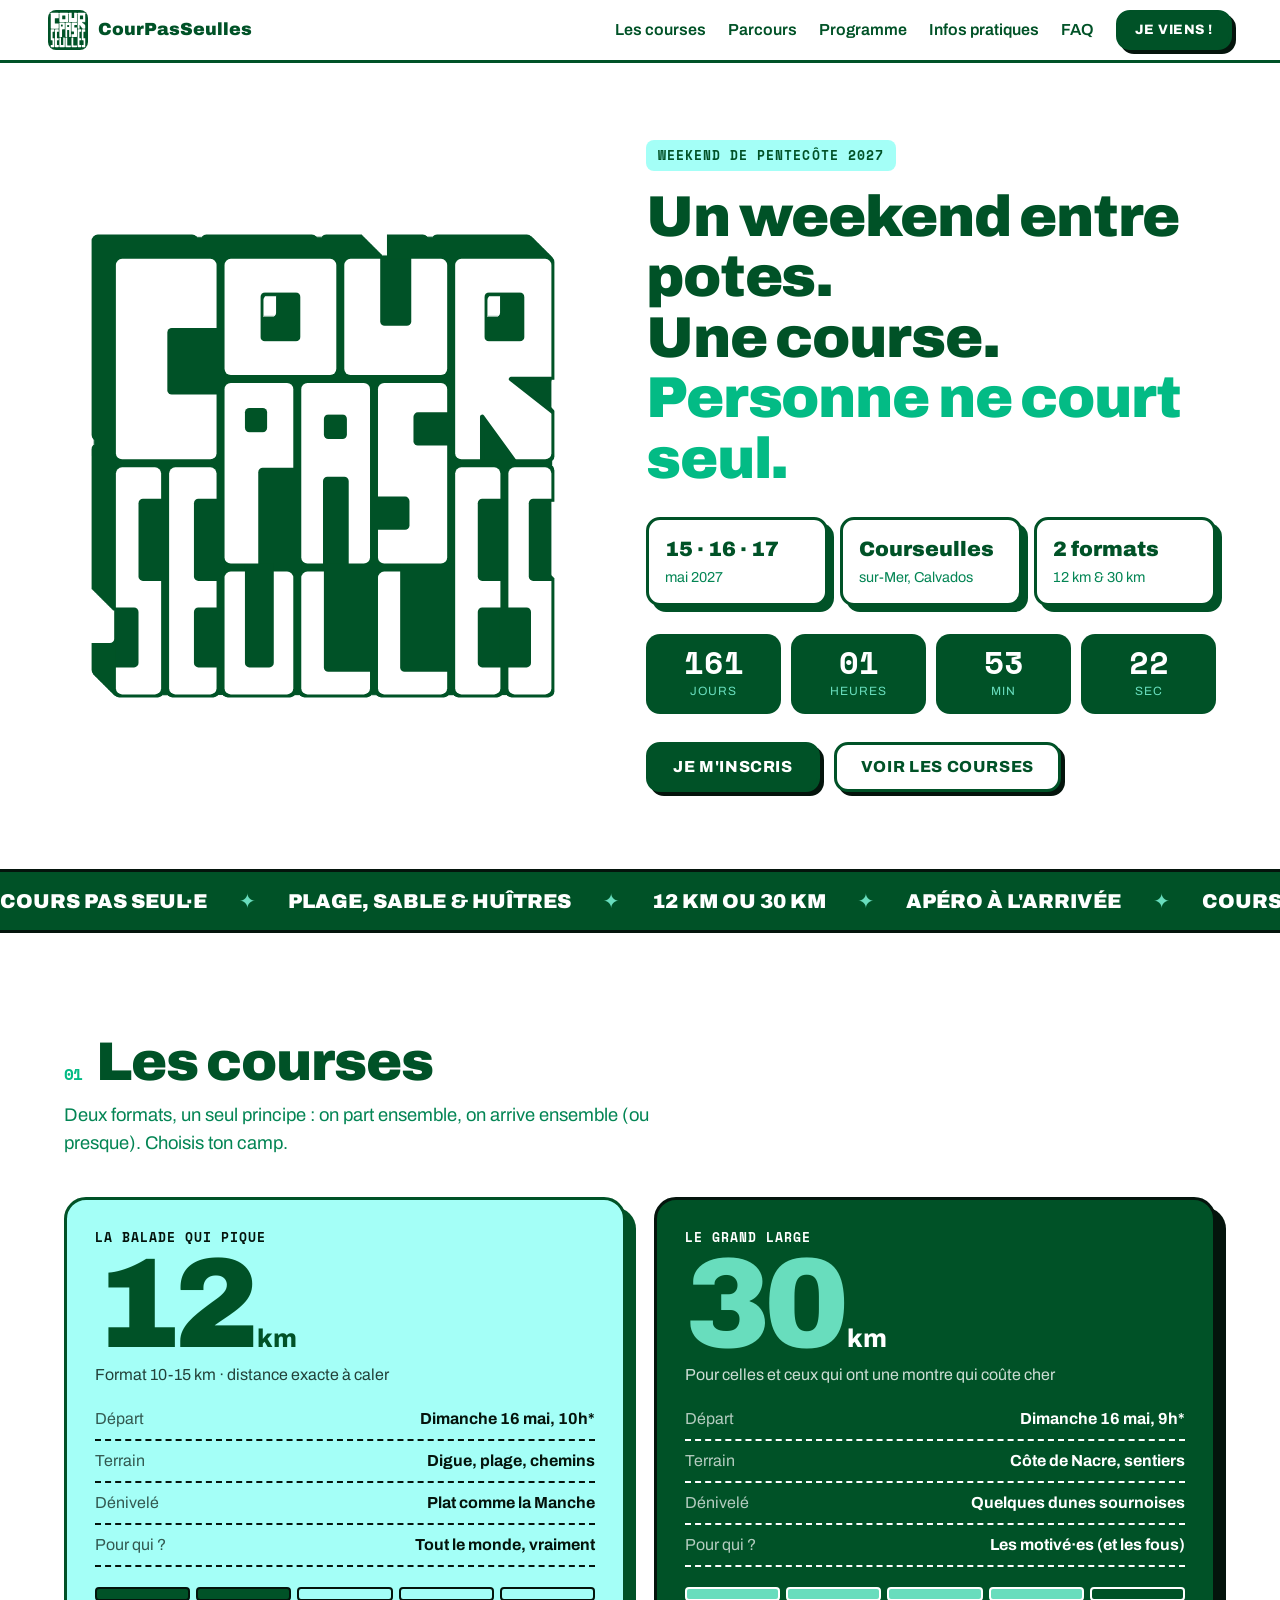
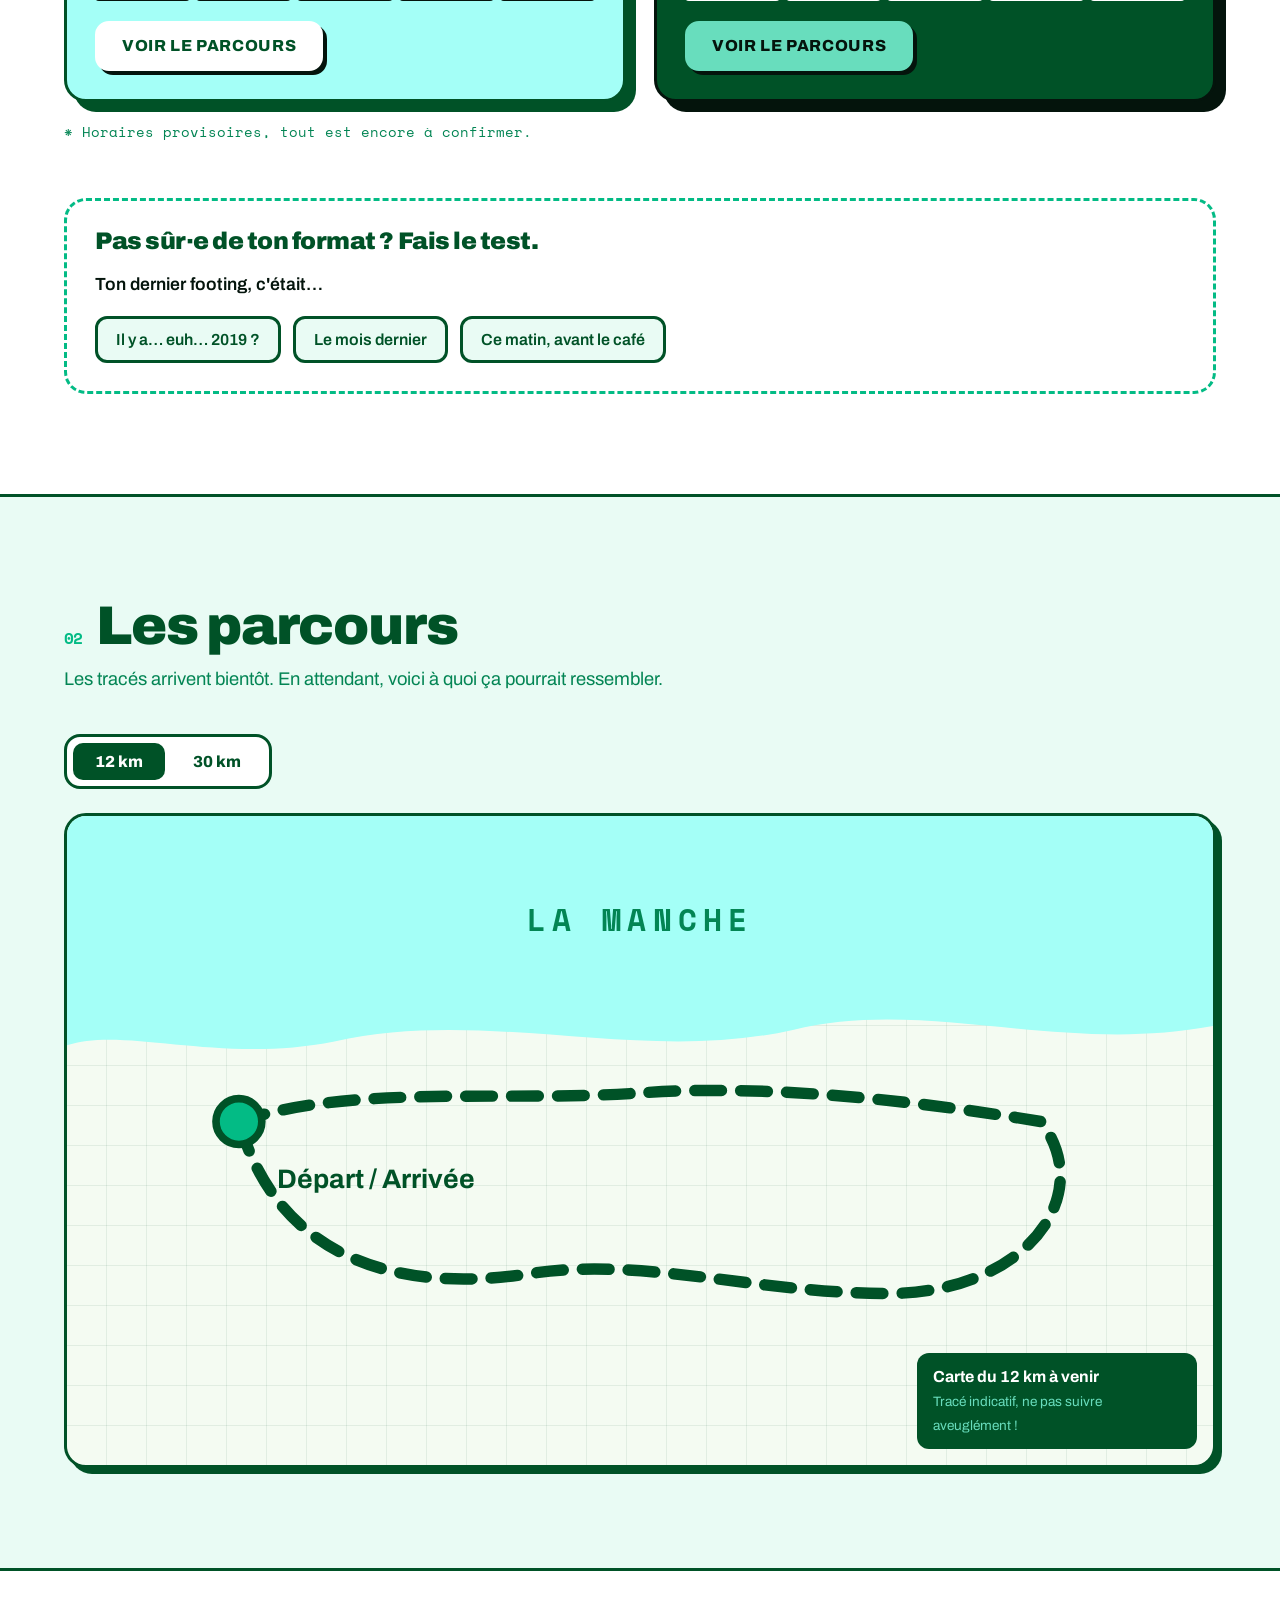
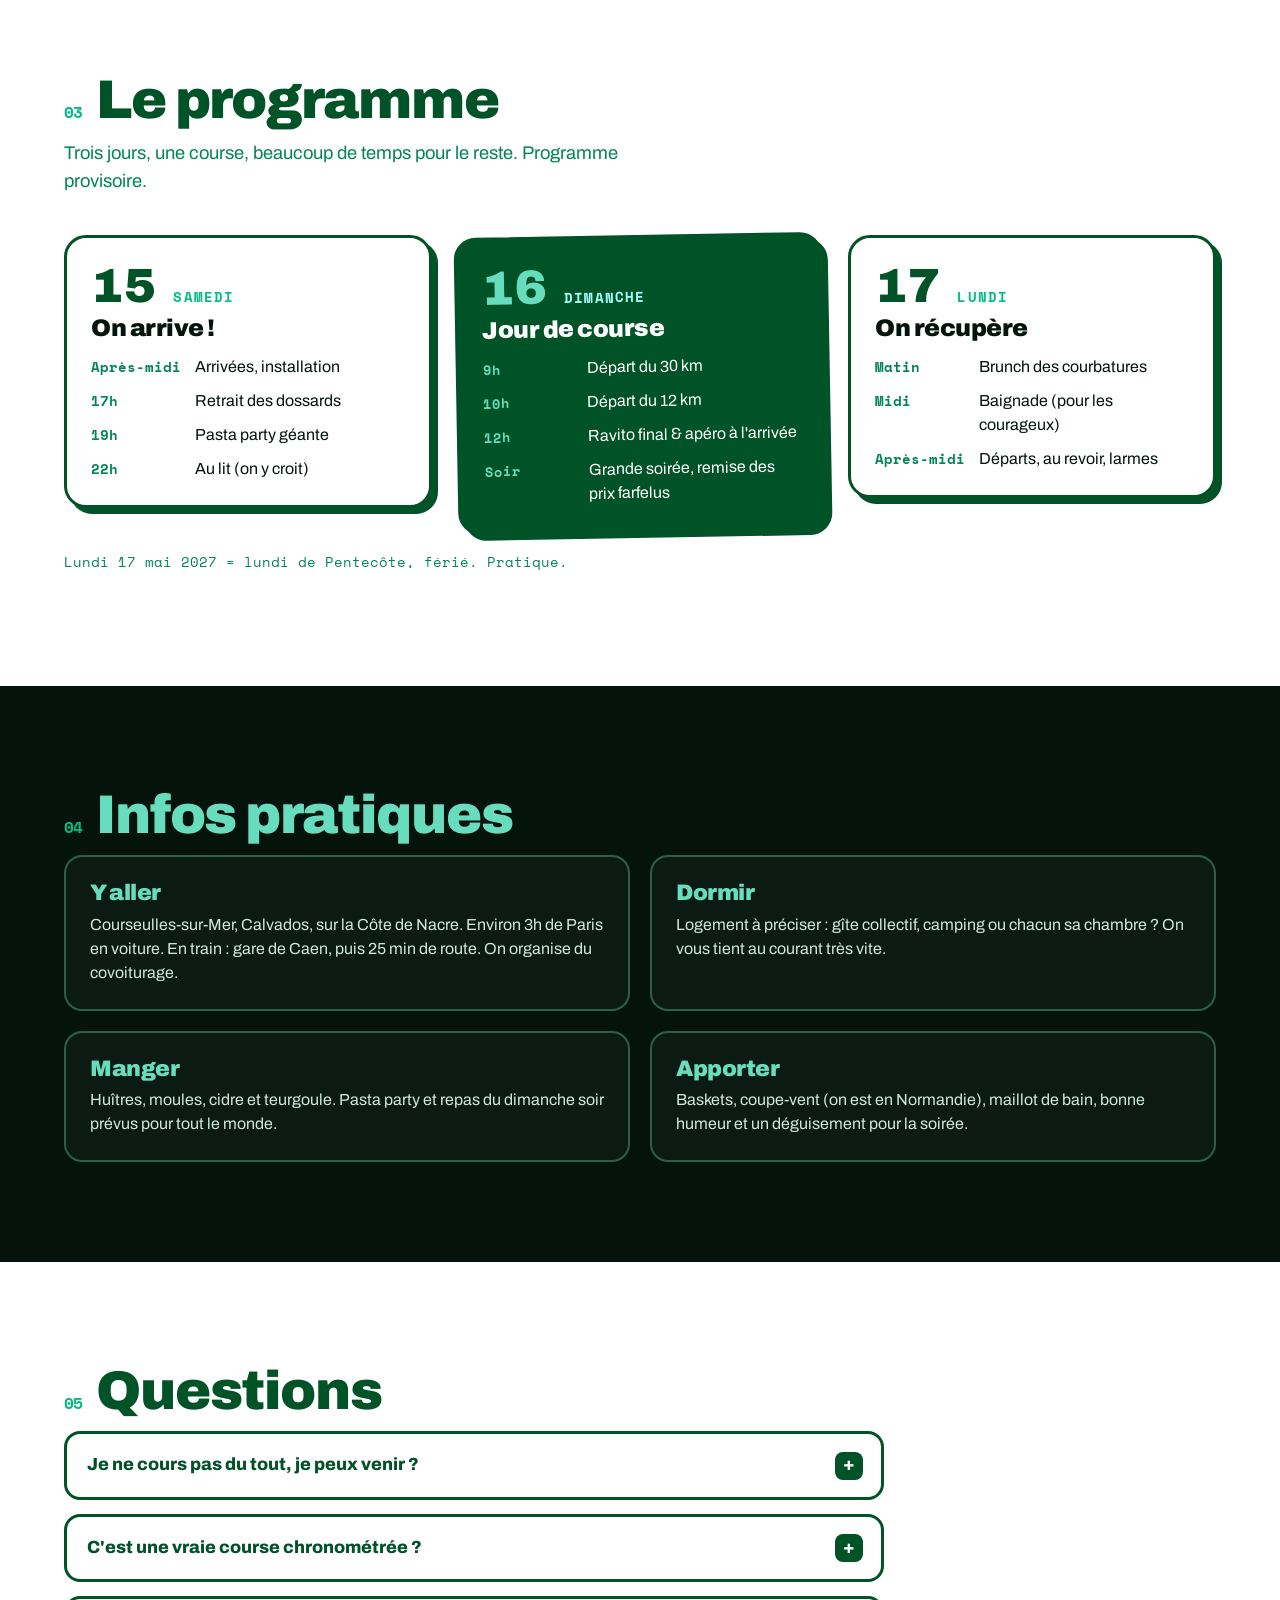
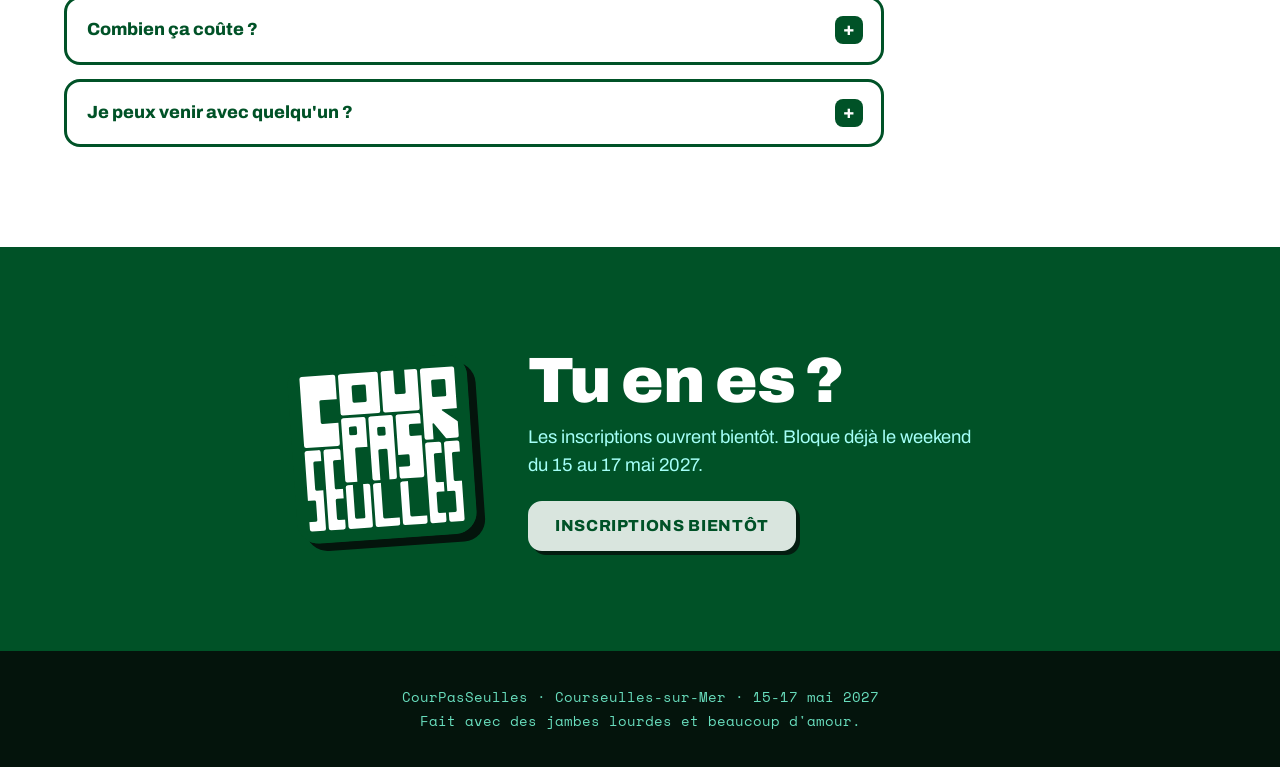
==== index.html @ 1ceb965e "Première version du site du weekend CourPasSeulles Site statique (HTML/CSS/JS) avec les logos et la " ====
<!doctype html>
<html lang="fr">
<head>
  <meta charset="utf-8">
  <meta name="viewport" content="width=device-width, initial-scale=1">
  <title>CourPasSeulles · 15-16-17 mai 2027 · Courseulles-sur-Mer</title>
  <meta name="description" content="Un weekend entre potes et une course à Courseulles-sur-Mer, les 15, 16 et 17 mai 2027. Deux formats : 12 km et 30 km.">
  <meta name="theme-color" content="#005227">
  <link rel="icon" type="image/svg+xml" href="assets/courpasseulles-logo-fond-vert.svg">
  <link rel="preconnect" href="https://fonts.googleapis.com">
  <link rel="preconnect" href="https://fonts.gstatic.com" crossorigin>
  <link href="https://fonts.googleapis.com/css2?family=Archivo:wght@400;600;800;900&family=Space+Mono:wght@400;700&display=swap" rel="stylesheet">
  <link rel="stylesheet" href="styles.css">
</head>
<body>

<header class="topbar">
  <a class="topbar__brand" href="#top" aria-label="Retour en haut">
    <img src="assets/courpasseulles-logo-fond-vert.svg" alt="" width="40" height="40">
    <span>CourPasSeulles</span>
  </a>
  <button class="topbar__burger" aria-expanded="false" aria-controls="nav" aria-label="Menu">
    <span></span><span></span><span></span>
  </button>
  <nav id="nav" class="topbar__nav">
    <a href="#courses">Les courses</a>
    <a href="#parcours">Parcours</a>
    <a href="#programme">Programme</a>
    <a href="#infos">Infos pratiques</a>
    <a href="#faq">FAQ</a>
    <a class="btn btn--small" href="#inscription">Je viens !</a>
  </nav>
</header>

<main id="top">

  <!-- HERO -->
  <section class="hero">
    <div class="hero__logo">
      <img src="assets/courpasseulles-logo.svg" alt="CourPasSeulles" width="520" height="520">
    </div>
    <div class="hero__text">
      <p class="tag">Weekend de Pentecôte 2027</p>
      <h1>Un weekend entre potes.<br>Une course.<br><em>Personne ne court seul.</em></h1>
      <ul class="hero__facts">
        <li><b>15 · 16 · 17</b><span>mai 2027</span></li>
        <li><b>Courseulles</b><span>sur-Mer, Calvados</span></li>
        <li><b>2 formats</b><span>12 km &amp; 30 km</span></li>
      </ul>
      <div class="countdown" aria-live="polite">
        <div><b data-cd="d">--</b><span>jours</span></div>
        <div><b data-cd="h">--</b><span>heures</span></div>
        <div><b data-cd="m">--</b><span>min</span></div>
        <div><b data-cd="s">--</b><span>sec</span></div>
      </div>
      <div class="hero__cta">
        <a class="btn" href="#inscription">Je m'inscris</a>
        <a class="btn btn--ghost" href="#courses">Voir les courses</a>
      </div>
    </div>
  </section>

  <div class="marquee" aria-hidden="true">
    <div class="marquee__track">
      <span>Cours pas seul·e</span><span>✦</span><span>Plage, sable &amp; huîtres</span><span>✦</span>
      <span>12 km ou 30 km</span><span>✦</span><span>Apéro à l'arrivée</span><span>✦</span>
      <span>Cours pas seul·e</span><span>✦</span><span>Plage, sable &amp; huîtres</span><span>✦</span>
      <span>12 km ou 30 km</span><span>✦</span><span>Apéro à l'arrivée</span><span>✦</span>
    </div>
  </div>

  <!-- COURSES -->
  <section id="courses" class="section">
    <h2 class="section__title"><span>01</span> Les courses</h2>
    <p class="section__lead">Deux formats, un seul principe : on part ensemble, on arrive ensemble (ou presque). Choisis ton camp.</p>

    <div class="races">
      <article class="race race--short">
        <header>
          <p class="race__badge">La Balade qui pique</p>
          <p class="race__dist"><b>12</b> km</p>
          <p class="race__sub">Format 10-15 km · distance exacte à caler</p>
        </header>
        <ul class="race__stats">
          <li><span>Départ</span><b>Dimanche 16 mai, 10h*</b></li>
          <li><span>Terrain</span><b>Digue, plage, chemins</b></li>
          <li><span>Dénivelé</span><b>Plat comme la Manche</b></li>
          <li><span>Pour qui ?</span><b>Tout le monde, vraiment</b></li>
        </ul>
        <div class="meter" aria-label="Difficulté 2 sur 5"><i class="on"></i><i class="on"></i><i></i><i></i><i></i></div>
        <a class="btn btn--light" href="#parcours" data-route="short">Voir le parcours</a>
      </article>

      <article class="race race--long">
        <header>
          <p class="race__badge">Le Grand Large</p>
          <p class="race__dist"><b>30</b> km</p>
          <p class="race__sub">Pour celles et ceux qui ont une montre qui coûte cher</p>
        </header>
        <ul class="race__stats">
          <li><span>Départ</span><b>Dimanche 16 mai, 9h*</b></li>
          <li><span>Terrain</span><b>Côte de Nacre, sentiers</b></li>
          <li><span>Dénivelé</span><b>Quelques dunes sournoises</b></li>
          <li><span>Pour qui ?</span><b>Les motivé·es (et les fous)</b></li>
        </ul>
        <div class="meter" aria-label="Difficulté 4 sur 5"><i class="on"></i><i class="on"></i><i class="on"></i><i class="on"></i><i></i></div>
        <a class="btn" href="#parcours" data-route="long">Voir le parcours</a>
      </article>
    </div>
    <p class="note">* Horaires provisoires, tout est encore à confirmer.</p>

    <!-- Mini quiz -->
    <div class="quiz" id="quiz">
      <h3>Pas sûr·e de ton format ? Fais le test.</h3>
      <div class="quiz__q" data-step="0">
        <p>Ton dernier footing, c'était…</p>
        <div class="quiz__a">
          <button data-score="0">Il y a… euh… 2019 ?</button>
          <button data-score="1">Le mois dernier</button>
          <button data-score="2">Ce matin, avant le café</button>
        </div>
      </div>
      <div class="quiz__q" data-step="1" hidden>
        <p>Après la course, tu veux surtout…</p>
        <div class="quiz__a">
          <button data-score="0">Un plateau d'huîtres</button>
          <button data-score="1">Une bière fraîche</button>
          <button data-score="2">Battre mon record sur Strava</button>
        </div>
      </div>
      <div class="quiz__q" data-step="2" hidden>
        <p>Le vent de face sur la digue, ça te…</p>
        <div class="quiz__a">
          <button data-score="0">Fait rentrer à l'hôtel</button>
          <button data-score="1">Rafraîchit</button>
          <button data-score="2">Motive</button>
        </div>
      </div>
      <div class="quiz__result" hidden>
        <p class="quiz__verdict"></p>
        <button class="btn btn--small btn--ghost quiz__reset">Recommencer</button>
      </div>
    </div>
  </section>

  <!-- PARCOURS -->
  <section id="parcours" class="section section--mint">
    <h2 class="section__title"><span>02</span> Les parcours</h2>
    <p class="section__lead">Les tracés arrivent bientôt. En attendant, voici à quoi ça pourrait ressembler.</p>

    <div class="tabs" role="tablist">
      <button role="tab" aria-selected="true" data-tab="short">12 km</button>
      <button role="tab" aria-selected="false" data-tab="long">30 km</button>
    </div>

    <div class="maps">
      <figure class="map" data-panel="short">
        <!-- EMPLACEMENT CARTE 12 KM : remplacer ce bloc par l'iframe de la carte (uMap, OpenStreetMap, Strava, Komoot…) -->
        <div class="map__placeholder">
          <svg viewBox="0 0 600 340" role="img" aria-label="Tracé indicatif du 12 km">
            <path class="sea" d="M0 0 H600 V110 C520 125 450 95 380 112 C300 130 220 100 140 118 C80 130 30 110 0 120 Z"/>
            <path class="route" d="M90 160 C150 140 230 150 300 145 C370 140 450 150 510 160 C540 200 500 250 430 250 C360 250 300 230 240 240 C170 250 110 230 90 160 Z"/>
            <circle class="pin" cx="90" cy="160" r="12"/>
            <text x="110" y="195">Départ / Arrivée</text>
            <text class="sea-label" x="300" y="60">La Manche</text>
          </svg>
          <figcaption>
            <b>Carte du 12 km à venir</b>
            <span>Tracé indicatif, ne pas suivre aveuglément !</span>
          </figcaption>
        </div>
      </figure>
      <figure class="map" data-panel="long" hidden>
        <!-- EMPLACEMENT CARTE 30 KM : remplacer ce bloc par l'iframe de la carte -->
        <div class="map__placeholder">
          <svg viewBox="0 0 600 340" role="img" aria-label="Tracé indicatif du 30 km">
            <path class="sea" d="M0 0 H600 V110 C520 125 450 95 380 112 C300 130 220 100 140 118 C80 130 30 110 0 120 Z"/>
            <path class="route" d="M60 150 C120 135 200 145 280 140 C360 135 450 145 560 150 C580 190 560 240 520 270 C470 300 400 290 340 300 C270 310 200 280 150 300 C100 315 60 280 70 230 C75 200 50 180 60 150 Z"/>
            <circle class="pin" cx="60" cy="150" r="12"/>
            <text x="80" y="185">Départ / Arrivée</text>
            <text class="sea-label" x="300" y="60">La Manche</text>
          </svg>
          <figcaption>
            <b>Carte du 30 km à venir</b>
            <span>Tracé indicatif, on vous promet de la côte et du vent.</span>
          </figcaption>
        </div>
      </figure>
    </div>
  </section>

  <!-- PROGRAMME -->
  <section id="programme" class="section">
    <h2 class="section__title"><span>03</span> Le programme</h2>
    <p class="section__lead">Trois jours, une course, beaucoup de temps pour le reste. Programme provisoire.</p>

    <div class="days">
      <article class="day">
        <p class="day__date"><b>15</b> Samedi</p>
        <h3>On arrive !</h3>
        <ul>
          <li><time>Après-midi</time> Arrivées, installation</li>
          <li><time>17h</time> Retrait des dossards</li>
          <li><time>19h</time> Pasta party géante</li>
          <li><time>22h</time> Au lit (on y croit)</li>
        </ul>
      </article>
      <article class="day day--big">
        <p class="day__date"><b>16</b> Dimanche</p>
        <h3>Jour de course</h3>
        <ul>
          <li><time>9h</time> Départ du 30 km</li>
          <li><time>10h</time> Départ du 12 km</li>
          <li><time>12h</time> Ravito final &amp; apéro à l'arrivée</li>
          <li><time>Soir</time> Grande soirée, remise des prix farfelus</li>
        </ul>
      </article>
      <article class="day">
        <p class="day__date"><b>17</b> Lundi</p>
        <h3>On récupère</h3>
        <ul>
          <li><time>Matin</time> Brunch des courbatures</li>
          <li><time>Midi</time> Baignade (pour les courageux)</li>
          <li><time>Après-midi</time> Départs, au revoir, larmes</li>
        </ul>
      </article>
    </div>
    <p class="note">Lundi 17 mai 2027 = lundi de Pentecôte, férié. Pratique.</p>
  </section>

  <!-- INFOS -->
  <section id="infos" class="section section--dark">
    <h2 class="section__title"><span>04</span> Infos pratiques</h2>
    <div class="infos">
      <div class="info">
        <h3>Y aller</h3>
        <p>Courseulles-sur-Mer, Calvados, sur la Côte de Nacre. Environ 3h de Paris en voiture. En train : gare de Caen, puis 25 min de route. On organise du covoiturage.</p>
      </div>
      <div class="info">
        <h3>Dormir</h3>
        <p>Logement à préciser : gîte collectif, camping ou chacun sa chambre ? On vous tient au courant très vite.</p>
      </div>
      <div class="info">
        <h3>Manger</h3>
        <p>Huîtres, moules, cidre et teurgoule. Pasta party et repas du dimanche soir prévus pour tout le monde.</p>
      </div>
      <div class="info">
        <h3>Apporter</h3>
        <p>Baskets, coupe-vent (on est en Normandie), maillot de bain, bonne humeur et un déguisement pour la soirée.</p>
      </div>
    </div>
  </section>

  <!-- FAQ -->
  <section id="faq" class="section">
    <h2 class="section__title"><span>05</span> Questions</h2>
    <div class="faq">
      <details>
        <summary>Je ne cours pas du tout, je peux venir ?</summary>
        <p>Évidemment. Il faut aussi des gens pour encourager, faire des photos et tenir le ravito. Le weekend est pour tout le monde.</p>
      </details>
      <details>
        <summary>C'est une vraie course chronométrée ?</summary>
        <p>C'est une course entre amis, pas une compétition officielle. Il y aura sûrement un chrono pour les curieux, mais le classement le plus important, c'est celui du meilleur déguisement.</p>
      </details>
      <details>
        <summary>Combien ça coûte ?</summary>
        <p>À définir. On essaie de garder ça le plus léger possible.</p>
      </details>
      <details>
        <summary>Je peux venir avec quelqu'un ?</summary>
        <p>Oui, plus on est de fous… Prévenez-nous juste pour qu'on prévoie assez de couchages et de pâtes.</p>
      </details>
    </div>
  </section>

  <!-- INSCRIPTION -->
  <section id="inscription" class="section section--green cta">
    <img class="cta__logo" src="assets/courpasseulles-logo-fond-vert.svg" alt="" width="180" height="180">
    <div>
      <h2>Tu en es ?</h2>
      <p>Les inscriptions ouvrent bientôt. Bloque déjà le weekend du 15 au 17 mai 2027.</p>
      <a class="btn btn--light" href="#" aria-disabled="true">Inscriptions bientôt</a>
    </div>
  </section>

</main>

<footer class="footer">
  <p>CourPasSeulles · Courseulles-sur-Mer · 15-17 mai 2027</p>
  <p>Fait avec des jambes lourdes et beaucoup d'amour.</p>
</footer>

<script src="script.js"></script>
</body>
</html>
---- styles.css ----
/* CourPasSeulles · palette tirée des logos */
:root {
  --green-900: #04140c;
  --green-700: #005227; /* vert profond du logo */
  --green-600: #038554;
  --green-500: #03bb85;
  --mint-300: #68ddbd;
  --mint-100: #a4fff7;
  --mint-50: #e9fbf4;
  --white: #ffffff;
  --ink: #04140c;

  --radius: 14px;
  --shadow: 6px 6px 0 var(--green-700);
  --font: "Archivo", system-ui, sans-serif;
  --mono: "Space Mono", ui-monospace, monospace;
}

* { box-sizing: border-box; }
html { scroll-behavior: smooth; scroll-padding-top: 80px; }
body {
  margin: 0;
  font-family: var(--font);
  color: var(--ink);
  background: var(--white);
  line-height: 1.5;
  -webkit-font-smoothing: antialiased;
}
img { max-width: 100%; display: block; }
h1, h2, h3 { line-height: 1.05; margin: 0; font-weight: 900; letter-spacing: -0.02em; }
a { color: inherit; }

/* ---------- Boutons ---------- */
.btn {
  display: inline-block;
  padding: 14px 24px;
  font: 800 1rem/1 var(--font);
  text-transform: uppercase;
  letter-spacing: 0.04em;
  text-decoration: none;
  color: var(--white);
  background: var(--green-700);
  border: 3px solid var(--green-700);
  border-radius: var(--radius);
  box-shadow: 4px 4px 0 var(--green-900);
  cursor: pointer;
  transition: transform .12s, box-shadow .12s;
}
.btn:hover { transform: translate(-2px, -2px); box-shadow: 6px 6px 0 var(--green-900); }
.btn:active { transform: translate(3px, 3px); box-shadow: 1px 1px 0 var(--green-900); }
.btn--ghost { background: var(--white); color: var(--green-700); }
.btn--light { background: var(--white); color: var(--green-700); border-color: var(--white); }
.btn--small { padding: 10px 16px; font-size: .85rem; }
.btn[aria-disabled="true"] { opacity: .85; cursor: default; }

/* ---------- Barre du haut ---------- */
.topbar {
  position: sticky; top: 0; z-index: 50;
  display: flex; align-items: center; justify-content: space-between; gap: 16px;
  padding: 10px clamp(16px, 4vw, 48px);
  background: rgba(255,255,255,.92);
  backdrop-filter: blur(8px);
  border-bottom: 3px solid var(--green-700);
}
.topbar__brand { display: flex; align-items: center; gap: 10px; text-decoration: none; font-weight: 900; font-size: 1.1rem; color: var(--green-700); }
.topbar__brand img { border-radius: 8px; }
.topbar__nav { display: flex; align-items: center; gap: 22px; }
.topbar__nav a:not(.btn) { text-decoration: none; font-weight: 600; color: var(--green-700); position: relative; }
.topbar__nav a:not(.btn)::after {
  content: ""; position: absolute; left: 0; right: 100%; bottom: -4px; height: 3px;
  background: var(--green-500); transition: right .2s;
}
.topbar__nav a:not(.btn):hover::after { right: 0; }
.topbar__burger { display: none; background: none; border: 0; padding: 8px; cursor: pointer; }
.topbar__burger span { display: block; width: 26px; height: 3px; margin: 5px 0; background: var(--green-700); border-radius: 2px; transition: transform .2s, opacity .2s; }

/* ---------- Hero ---------- */
.hero {
  display: grid; grid-template-columns: minmax(0, 1fr) minmax(0, 1.1fr); gap: clamp(24px, 5vw, 72px);
  align-items: center;
  padding: clamp(32px, 6vw, 80px) clamp(16px, 5vw, 64px);
  max-width: 1280px; margin: 0 auto;
}
.hero__logo img { width: 100%; max-width: 520px; margin: 0 auto; animation: wobble 6s ease-in-out infinite; }
@keyframes wobble { 0%,100% { transform: rotate(-2deg); } 50% { transform: rotate(2deg) translateY(-6px); } }
.tag {
  display: inline-block; margin: 0 0 16px; padding: 6px 12px;
  font: 700 .8rem var(--mono); text-transform: uppercase; letter-spacing: .08em;
  background: var(--mint-100); color: var(--green-700); border-radius: 8px;
}
.hero h1 { font-size: clamp(2rem, 4.6vw, 3.6rem); color: var(--green-700); }
.hero h1 em { font-style: normal; color: var(--green-500); }
.hero__facts { list-style: none; padding: 0; margin: 28px 0; display: flex; flex-wrap: wrap; gap: 12px; }
.hero__facts li {
  flex: 1 1 140px; padding: 14px 16px; border: 3px solid var(--green-700); border-radius: var(--radius);
  box-shadow: var(--shadow); background: var(--white);
}
.hero__facts b { display: block; font-size: 1.3rem; font-weight: 900; color: var(--green-700); }
.hero__facts span { font-size: .9rem; color: var(--green-600); }

.countdown { display: flex; gap: 10px; margin-bottom: 28px; }
.countdown div {
  flex: 1; text-align: center; padding: 12px 6px; border-radius: var(--radius);
  background: var(--green-700); color: var(--white);
}
.countdown b { display: block; font: 700 clamp(1.4rem, 3vw, 2rem)/1 var(--mono); }
.countdown span { font-size: .75rem; text-transform: uppercase; letter-spacing: .08em; color: var(--mint-300); }
.hero__cta { display: flex; flex-wrap: wrap; gap: 14px; }

/* ---------- Bandeau défilant ---------- */
.marquee { overflow: hidden; background: var(--green-700); color: var(--white); border-block: 3px solid var(--green-900); }
.marquee__track { display: flex; gap: 32px; width: max-content; padding: 14px 0; animation: scroll 28s linear infinite; }
.marquee span { font-weight: 900; font-size: 1.25rem; text-transform: uppercase; white-space: nowrap; }
.marquee span:nth-child(even) { color: var(--mint-300); }
@keyframes scroll { to { transform: translateX(-50%); } }

/* ---------- Sections ---------- */
.section { padding: clamp(56px, 8vw, 100px) clamp(16px, 5vw, 64px); max-width: 1280px; margin: 0 auto; }
.section--mint, .section--dark, .section--green { max-width: none; }
.section--mint > *, .section--dark > *, .section--green > * { max-width: 1152px; margin-left: auto; margin-right: auto; }
.section--mint { background: var(--mint-50); border-block: 3px solid var(--green-700); }
.section--dark { background: var(--green-900); color: var(--mint-50); }
.section--green { background: var(--green-700); color: var(--white); }
.section__title { font-size: clamp(2rem, 5vw, 3.4rem); color: var(--green-700); display: flex; align-items: baseline; gap: 14px; margin-bottom: 12px; }
.section__title span { font: 700 1rem var(--mono); color: var(--green-500); }
.section--dark .section__title { color: var(--mint-300); }
.section__lead { font-size: 1.15rem; max-width: 640px; margin: 0 0 40px; color: var(--green-600); }
.note { font: .85rem var(--mono); color: var(--green-600); margin-top: 20px; }

/* ---------- Courses ---------- */
.races { display: grid; grid-template-columns: repeat(2, minmax(0, 1fr)); gap: 28px; }
.race {
  position: relative; padding: 28px; border-radius: 22px; border: 3px solid var(--green-700);
  box-shadow: 10px 10px 0 var(--green-700); display: flex; flex-direction: column; gap: 20px;
  transition: transform .2s, box-shadow .2s;
}
.race:hover { transform: translate(-4px, -4px) rotate(-.5deg); box-shadow: 14px 14px 0 var(--green-700); }
.race--short { background: var(--mint-100); }
.race--long { background: var(--green-700); color: var(--white); box-shadow: 10px 10px 0 var(--green-900); border-color: var(--green-900); }
.race--long:hover { box-shadow: 14px 14px 0 var(--green-900); }
.race header p { margin: 0; }
.race__badge { font: 700 .8rem var(--mono); text-transform: uppercase; letter-spacing: .08em; }
.race__dist { font-size: 1.6rem; font-weight: 800; }
.race__dist b { font-size: clamp(5rem, 12vw, 8rem); line-height: .9; font-weight: 900; letter-spacing: -.05em; }
.race--short .race__dist { color: var(--green-700); }
.race--long .race__dist b { color: var(--mint-300); }
.race__sub { opacity: .8; }
.race__stats { list-style: none; margin: 0; padding: 0; display: grid; gap: 8px; }
.race__stats li { display: flex; justify-content: space-between; gap: 12px; padding-bottom: 8px; border-bottom: 2px dashed currentColor; }
.race__stats li span { opacity: .7; }
.race__stats li b { text-align: right; }
.meter { display: flex; gap: 6px; }
.meter i { flex: 1; height: 14px; border-radius: 4px; border: 2px solid currentColor; }
.race--short .meter i.on { background: var(--green-700); }
.race--long .meter i.on { background: var(--mint-300); }
.race .btn { align-self: flex-start; margin-top: auto; }
.race--long .btn { background: var(--mint-300); color: var(--green-900); border-color: var(--mint-300); }

/* ---------- Quiz ---------- */
.quiz {
  margin-top: 56px; padding: 28px; border-radius: 22px;
  border: 3px dashed var(--green-500); background: var(--white);
}
.quiz h3 { font-size: 1.5rem; color: var(--green-700); margin-bottom: 18px; }
.quiz p { font-weight: 600; font-size: 1.1rem; }
.quiz__a { display: flex; flex-wrap: wrap; gap: 12px; }
.quiz__a button {
  font: 600 1rem var(--font); padding: 12px 18px; border-radius: 12px; cursor: pointer;
  border: 3px solid var(--green-700); background: var(--mint-50); color: var(--green-700);
  transition: background .15s, transform .15s;
}
.quiz__a button:hover { background: var(--mint-100); transform: translateY(-2px); }
.quiz__verdict { font-size: 1.4rem !important; font-weight: 900 !important; color: var(--green-700); }

/* ---------- Parcours ---------- */
.tabs { display: inline-flex; gap: 6px; padding: 6px; background: var(--white); border: 3px solid var(--green-700); border-radius: 16px; margin-bottom: 24px; }
.tabs button {
  font: 800 1rem var(--font); padding: 10px 22px; border: 0; border-radius: 10px; cursor: pointer;
  background: transparent; color: var(--green-700);
}
.tabs button[aria-selected="true"] { background: var(--green-700); color: var(--white); }
.map { margin: 0; }
.map__placeholder {
  position: relative; border-radius: 22px; overflow: hidden; border: 3px solid var(--green-700);
  background:
    repeating-linear-gradient(0deg, transparent 0 39px, rgba(0,82,39,.08) 39px 40px),
    repeating-linear-gradient(90deg, transparent 0 39px, rgba(0,82,39,.08) 39px 40px),
    #f4fbf2;
  box-shadow: var(--shadow);
}
.map__placeholder svg { width: 100%; height: auto; display: block; }
.map__placeholder .sea { fill: var(--mint-100); }
.map__placeholder .sea-label { font: 700 16px var(--mono); fill: var(--green-600); text-anchor: middle; letter-spacing: .2em; text-transform: uppercase; }
.map__placeholder .route {
  fill: none; stroke: var(--green-700); stroke-width: 6; stroke-linecap: round; stroke-linejoin: round;
  stroke-dasharray: 14 10; animation: march 1.2s linear infinite;
}
@keyframes march { to { stroke-dashoffset: -24; } }
.map__placeholder .pin { fill: var(--green-500); stroke: var(--green-700); stroke-width: 4; }
.map__placeholder text { font: 700 14px var(--font); fill: var(--green-700); }
.map__placeholder figcaption {
  position: absolute; right: 16px; bottom: 16px; max-width: 280px;
  padding: 12px 16px; border-radius: 12px; background: var(--green-700); color: var(--white);
}
.map__placeholder figcaption b { display: block; }
.map__placeholder figcaption span { font-size: .85rem; color: var(--mint-300); }

/* ---------- Programme ---------- */
.days { display: grid; grid-template-columns: repeat(3, minmax(0, 1fr)); gap: 24px; align-items: start; }
.day { padding: 24px; border-radius: 22px; border: 3px solid var(--green-700); background: var(--white); box-shadow: var(--shadow); }
.day--big { background: var(--green-700); color: var(--white); transform: rotate(-1deg); }
.day__date { margin: 0 0 6px; font: 700 .9rem var(--mono); text-transform: uppercase; letter-spacing: .08em; color: var(--green-500); }
.day__date b { font: 900 3rem/1 var(--font); margin-right: 6px; color: var(--green-700); }
.day--big .day__date b { color: var(--mint-300); }
.day--big .day__date { color: var(--mint-100); }
.day h3 { font-size: 1.5rem; margin-bottom: 14px; }
.day ul { list-style: none; padding: 0; margin: 0; display: grid; gap: 10px; }
.day li { display: grid; grid-template-columns: 96px 1fr; gap: 8px; }
.day time { font: 700 .85rem var(--mono); color: var(--green-600); padding-top: 2px; }
.day--big time { color: var(--mint-300); }

/* ---------- Infos ---------- */
.infos { display: grid; grid-template-columns: repeat(2, minmax(0, 1fr)); gap: 20px; }
.info { padding: 24px; border-radius: 18px; border: 2px solid rgba(104,221,189,.35); background: rgba(255,255,255,.03); }
.info h3 { color: var(--mint-300); font-size: 1.4rem; margin-bottom: 8px; }
.info p { margin: 0; color: #cfe9de; }

/* ---------- FAQ ---------- */
.faq { display: grid; gap: 14px; max-width: 820px; }
.faq details { border: 3px solid var(--green-700); border-radius: 16px; background: var(--white); }
.faq details[open] { background: var(--mint-50); }
.faq summary {
  list-style: none; cursor: pointer; padding: 18px 56px 18px 20px; font-weight: 800; font-size: 1.1rem;
  color: var(--green-700); position: relative;
}
.faq summary::-webkit-details-marker { display: none; }
.faq summary::after {
  content: "+"; position: absolute; right: 18px; top: 50%; transform: translateY(-50%);
  width: 28px; height: 28px; border-radius: 8px; display: grid; place-items: center;
  background: var(--green-700); color: var(--white); font-weight: 900; transition: transform .2s;
}
.faq details[open] summary::after { transform: translateY(-50%) rotate(45deg); }
.faq p { margin: 0; padding: 0 20px 18px; }

/* ---------- CTA ---------- */
.cta { display: flex !important; align-items: center; justify-content: center; gap: clamp(24px, 5vw, 56px); flex-wrap: wrap; }
.cta > * { margin: 0 !important; }
.cta__logo { width: 180px; border-radius: 22px; box-shadow: 8px 8px 0 var(--green-900); transform: rotate(-4deg); }
.cta h2 { font-size: clamp(2.4rem, 6vw, 4rem); }
.cta p { color: var(--mint-100); font-size: 1.15rem; margin: 10px 0 22px !important; max-width: 460px; }

/* ---------- Footer ---------- */
.footer { padding: 32px 16px; text-align: center; background: var(--green-900); color: var(--mint-300); font: .85rem var(--mono); }
.footer p { margin: 4px 0; }

/* ---------- Responsive ---------- */
@media (max-width: 900px) {
  .hero { grid-template-columns: 1fr; text-align: left; }
  .hero__logo img { max-width: 320px; }
  .races, .days, .infos { grid-template-columns: 1fr; }
  .day--big { transform: none; }
}
@media (max-width: 760px) {
  .topbar__burger { display: block; }
  .topbar__nav {
    position: absolute; top: 100%; left: 0; right: 0; flex-direction: column; align-items: flex-start;
    gap: 16px; padding: 20px 16px; background: var(--white); border-bottom: 3px solid var(--green-700);
    display: none;
  }
  .topbar__nav.open { display: flex; }
  .topbar__burger[aria-expanded="true"] span:nth-child(1) { transform: translateY(8px) rotate(45deg); }
  .topbar__burger[aria-expanded="true"] span:nth-child(2) { opacity: 0; }
  .topbar__burger[aria-expanded="true"] span:nth-child(3) { transform: translateY(-8px) rotate(-45deg); }
  .race { padding: 22px; box-shadow: 6px 6px 0 var(--green-700); }
  .map__placeholder figcaption { position: static; max-width: none; border-radius: 0; }
}
@media (prefers-reduced-motion: reduce) {
  *, *::before, *::after { animation: none !important; transition: none !important; }
  html { scroll-behavior: auto; }
}
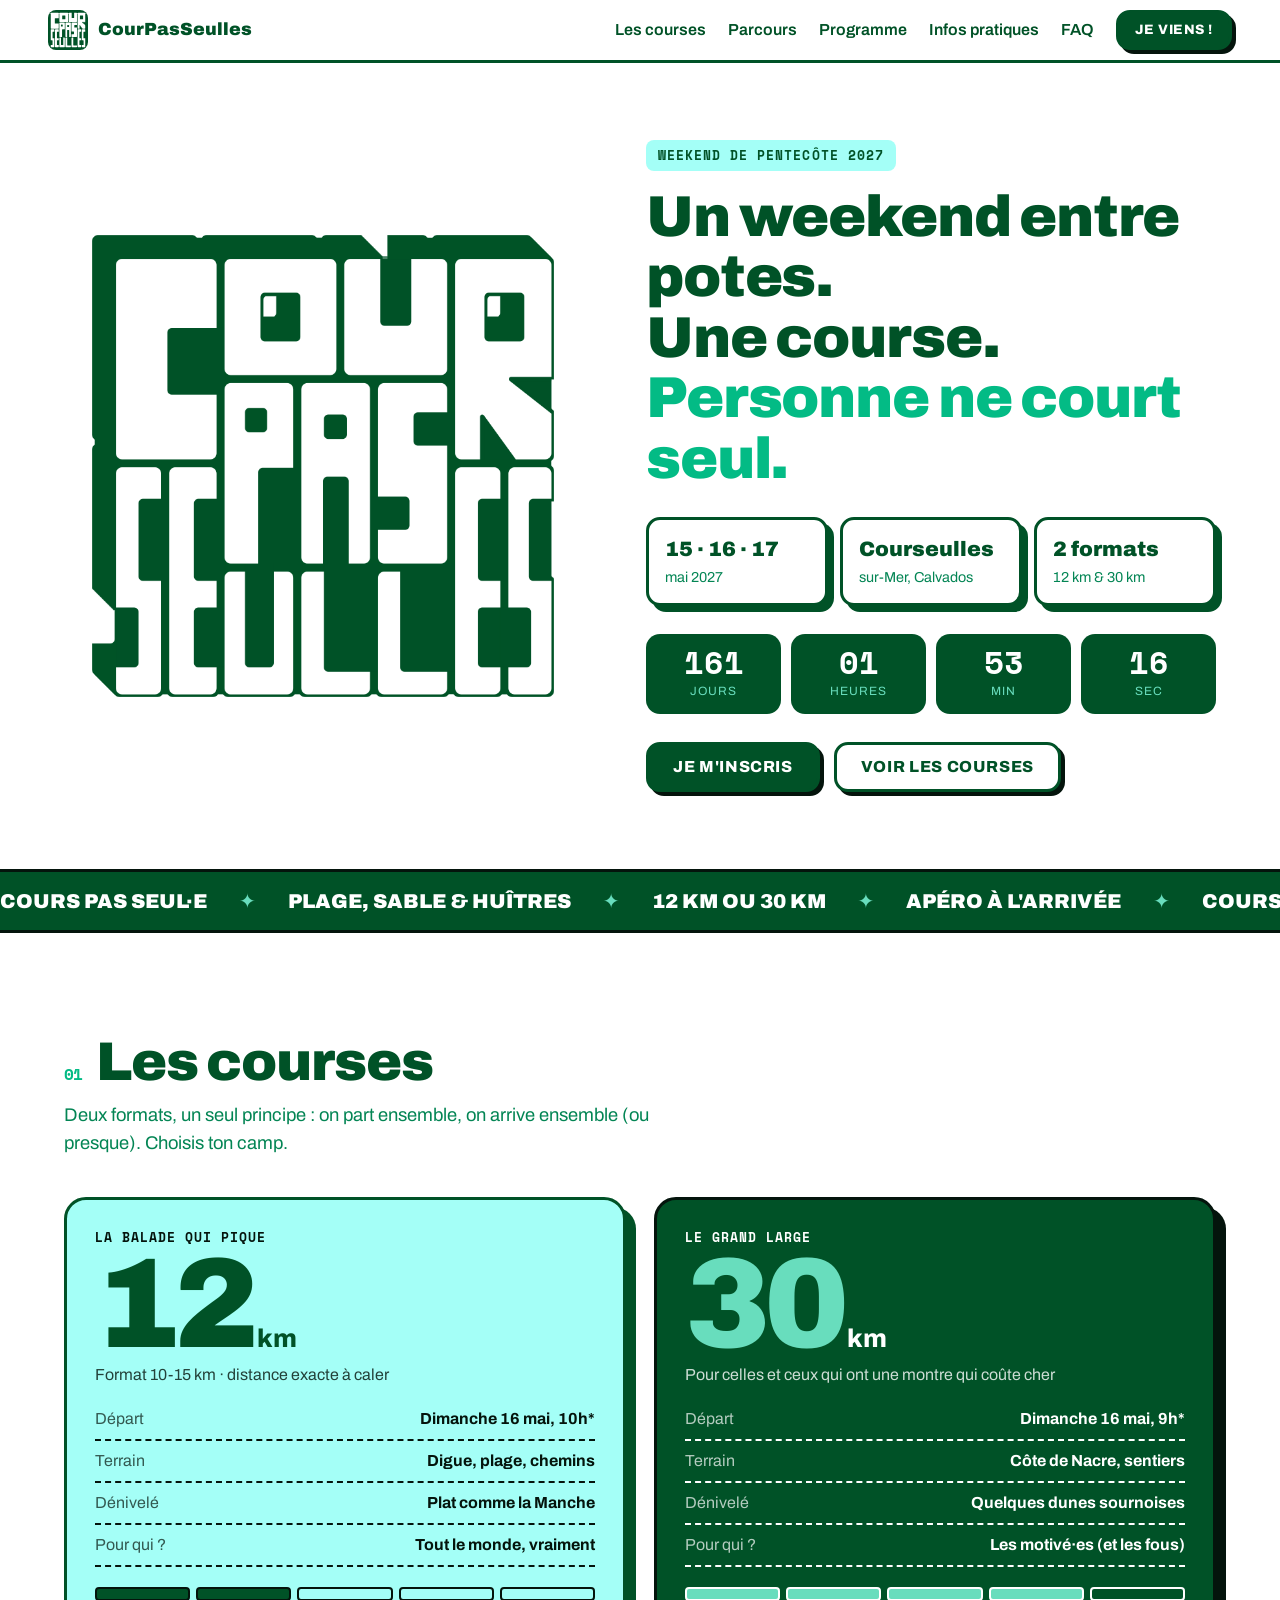
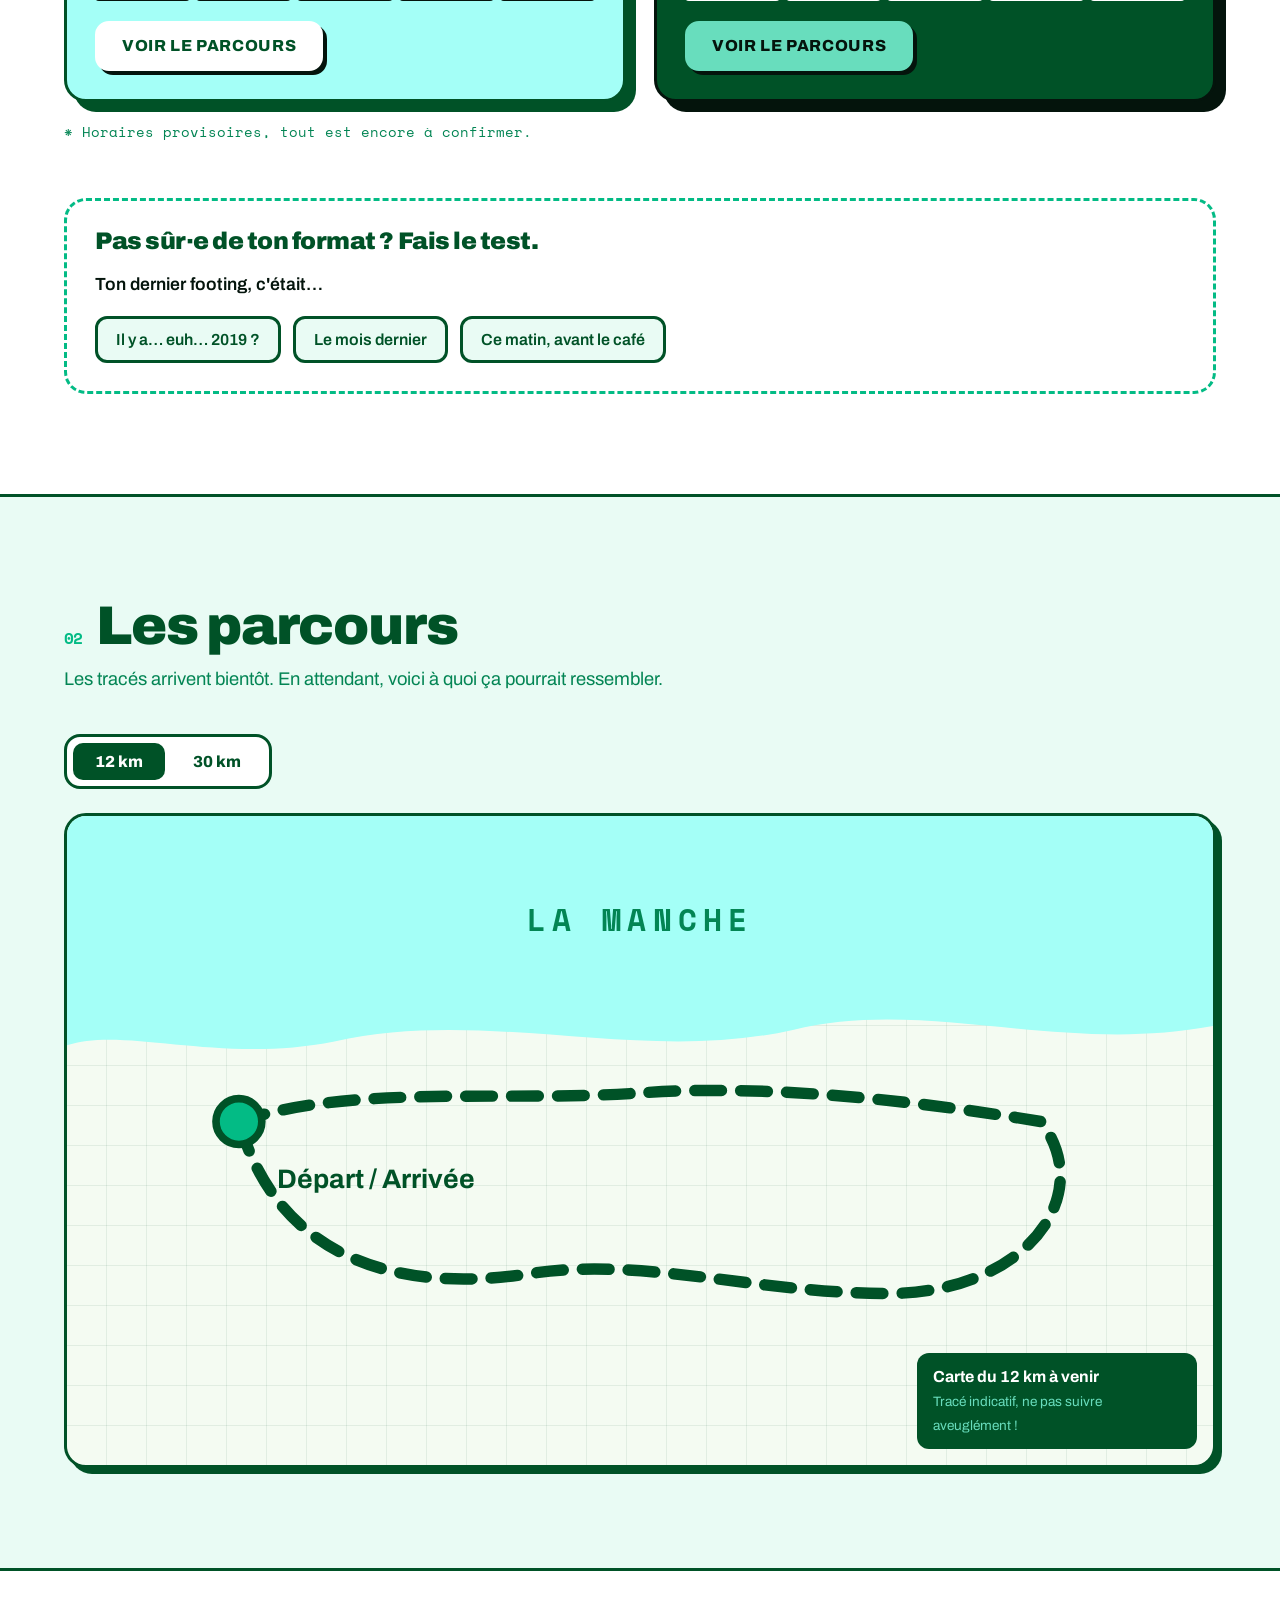
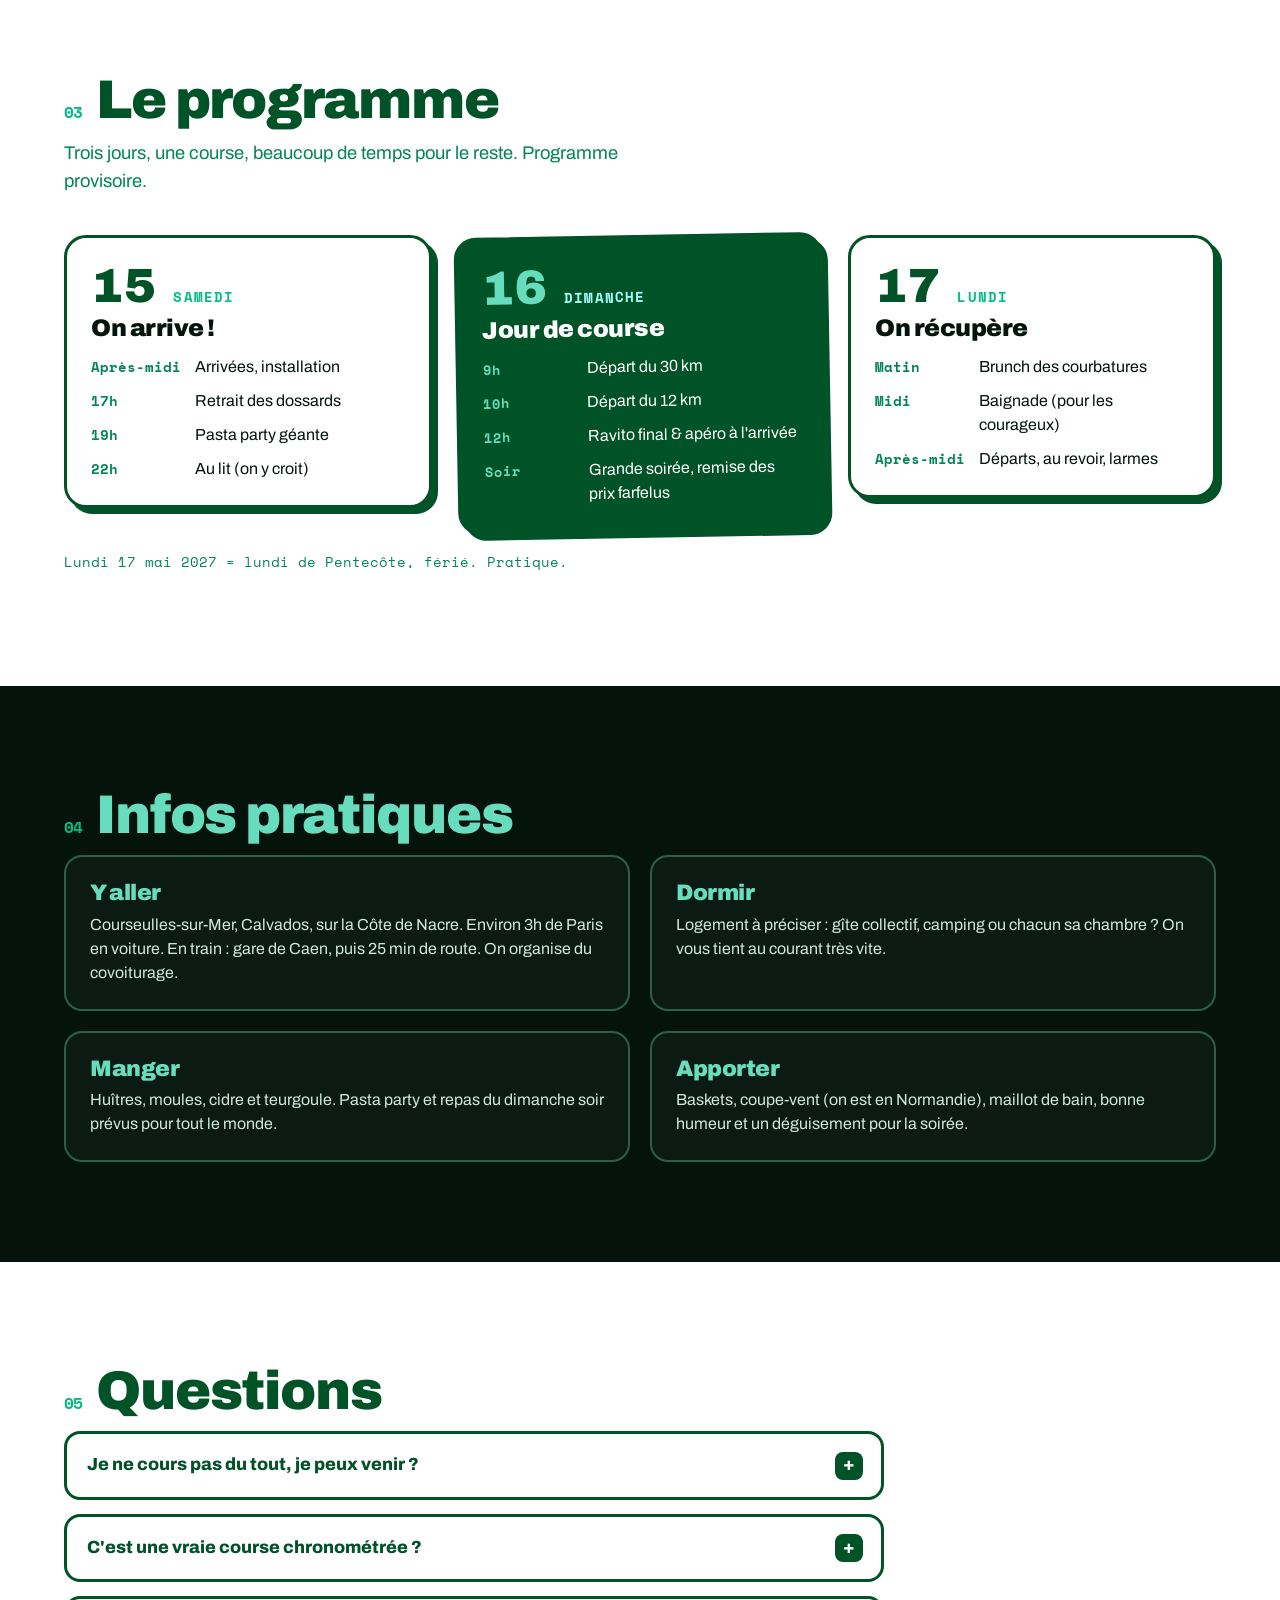
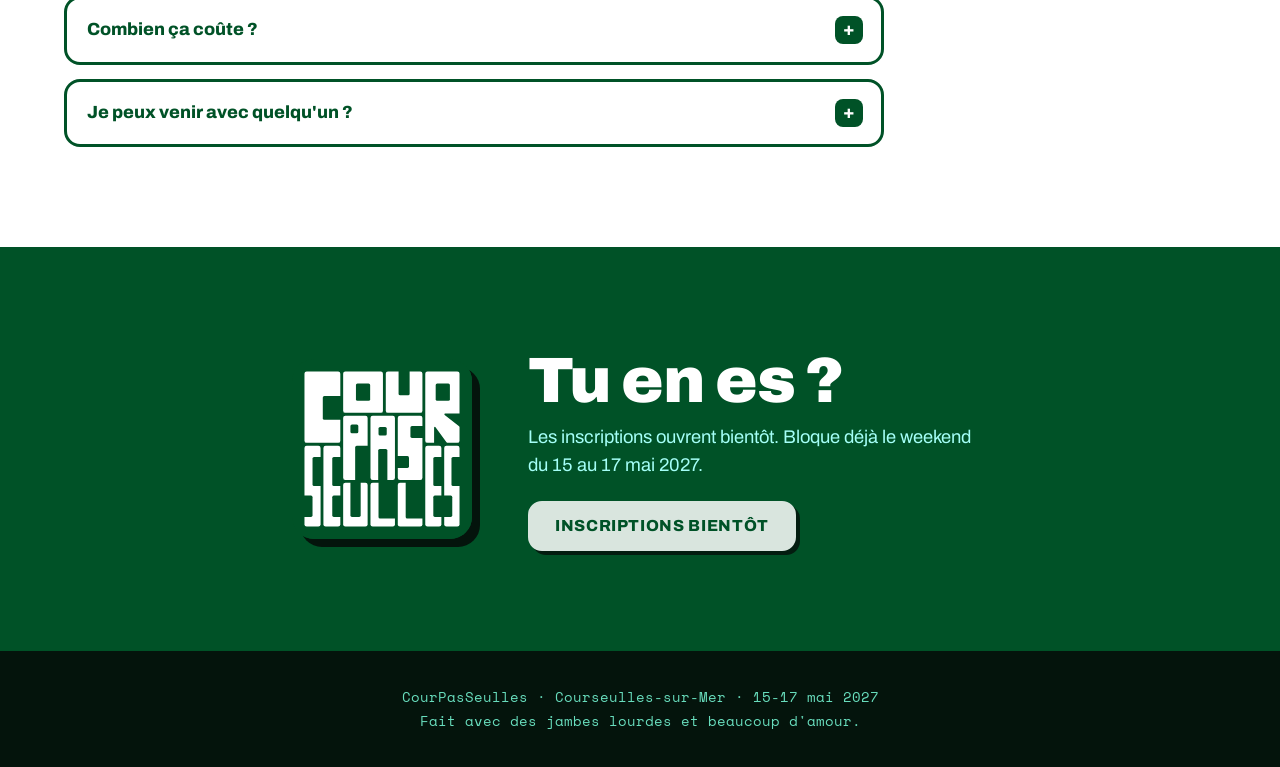
==== commit 346fbd51: "Rendre les logos nets Le logo en relief utilise des filtres SVG (feMorphology) que certains navigate" ====
--- a/index.html
+++ b/index.html
@@ -37,7 +37,7 @@
   <!-- HERO -->
   <section class="hero">
     <div class="hero__logo">
-      <img src="assets/courpasseulles-logo.svg" alt="CourPasSeulles" width="520" height="520">
+      <img src="assets/courpasseulles-logo-1600.png" alt="CourPasSeulles" width="520" height="520" decoding="async">
     </div>
     <div class="hero__text">
       <p class="tag">Weekend de Pentecôte 2027</p>
--- a/styles.css
+++ b/styles.css
@@ -81,8 +81,7 @@
   padding: clamp(32px, 6vw, 80px) clamp(16px, 5vw, 64px);
   max-width: 1280px; margin: 0 auto;
 }
-.hero__logo img { width: 100%; max-width: 520px; margin: 0 auto; animation: wobble 6s ease-in-out infinite; }
-@keyframes wobble { 0%,100% { transform: rotate(-2deg); } 50% { transform: rotate(2deg) translateY(-6px); } }
+.hero__logo img { width: 100%; height: auto; max-width: 520px; margin: 0 auto; }
 .tag {
   display: inline-block; margin: 0 0 16px; padding: 6px 12px;
   font: 700 .8rem var(--mono); text-transform: uppercase; letter-spacing: .08em;
@@ -245,7 +244,7 @@
 /* ---------- CTA ---------- */
 .cta { display: flex !important; align-items: center; justify-content: center; gap: clamp(24px, 5vw, 56px); flex-wrap: wrap; }
 .cta > * { margin: 0 !important; }
-.cta__logo { width: 180px; border-radius: 22px; box-shadow: 8px 8px 0 var(--green-900); transform: rotate(-4deg); }
+.cta__logo { width: 180px; height: auto; border-radius: 22px; box-shadow: 8px 8px 0 var(--green-900); }
 .cta h2 { font-size: clamp(2.4rem, 6vw, 4rem); }
 .cta p { color: var(--mint-100); font-size: 1.15rem; margin: 10px 0 22px !important; max-width: 460px; }
 
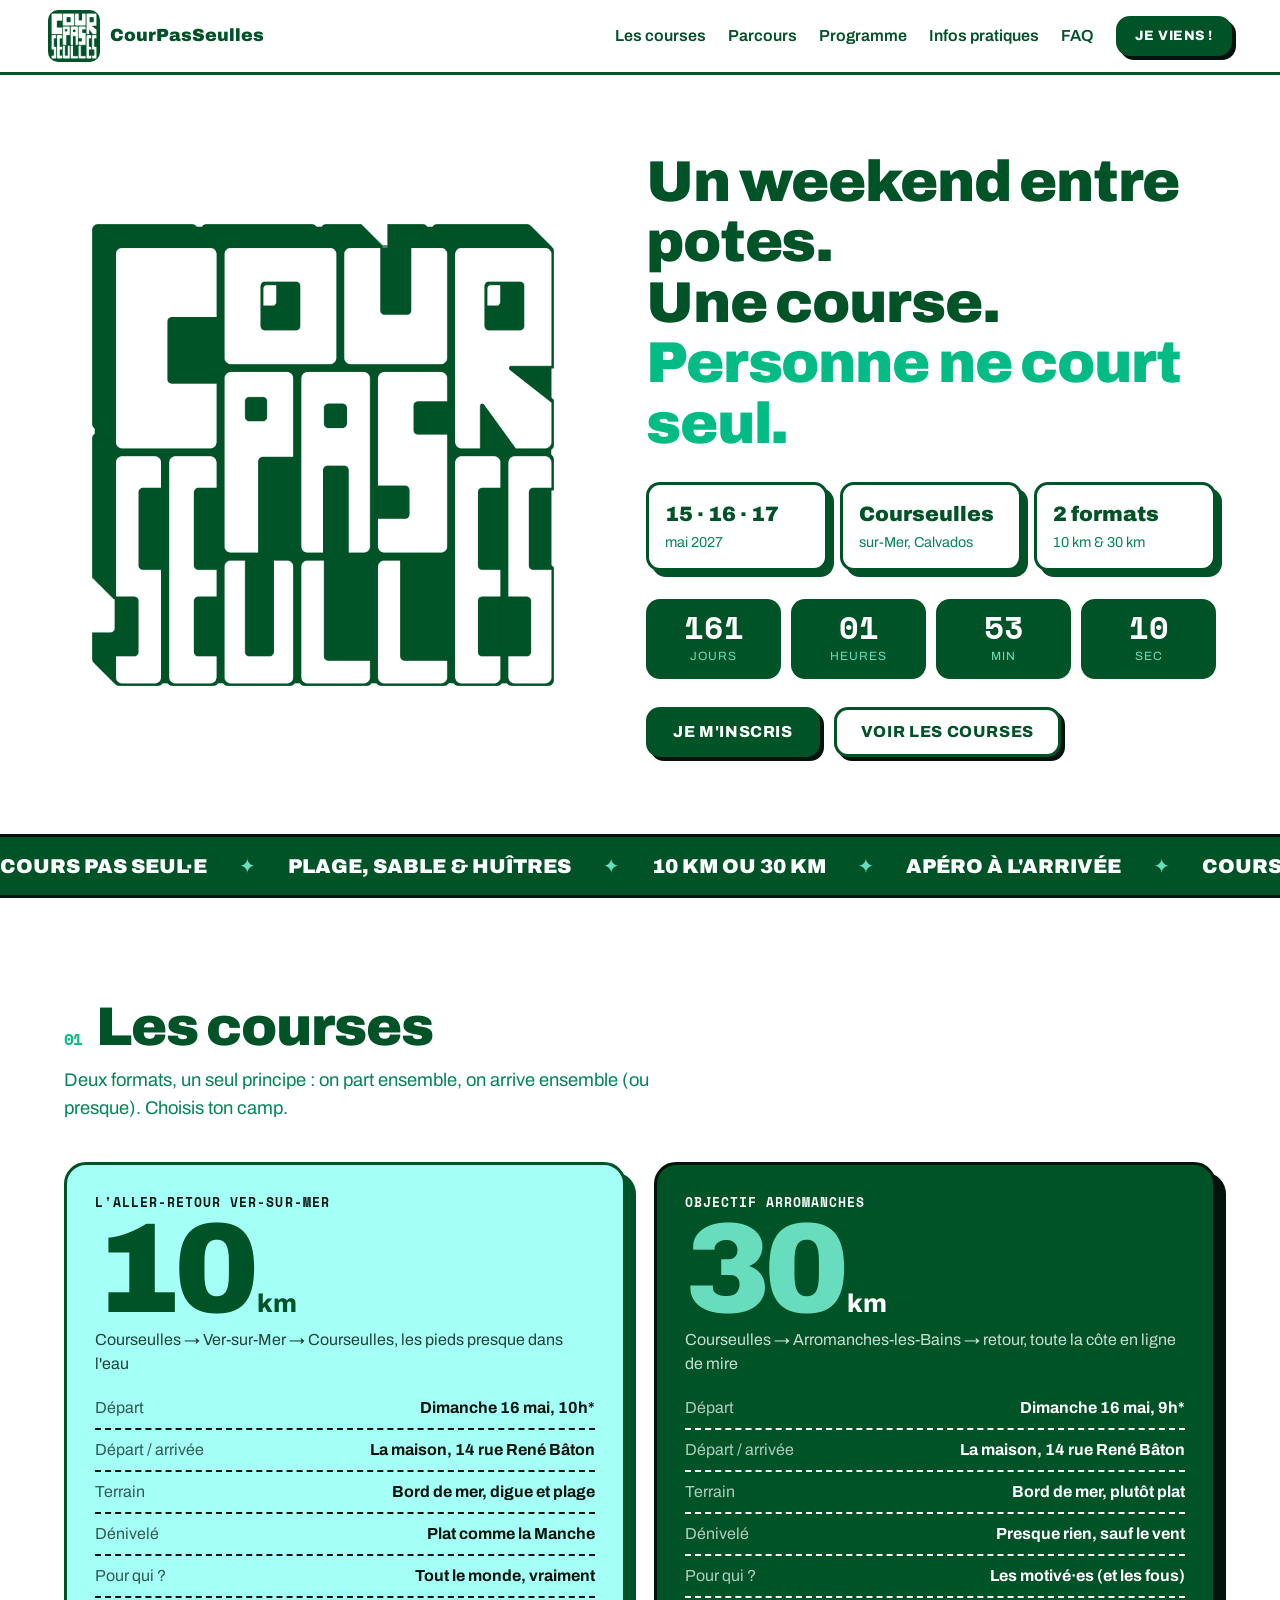
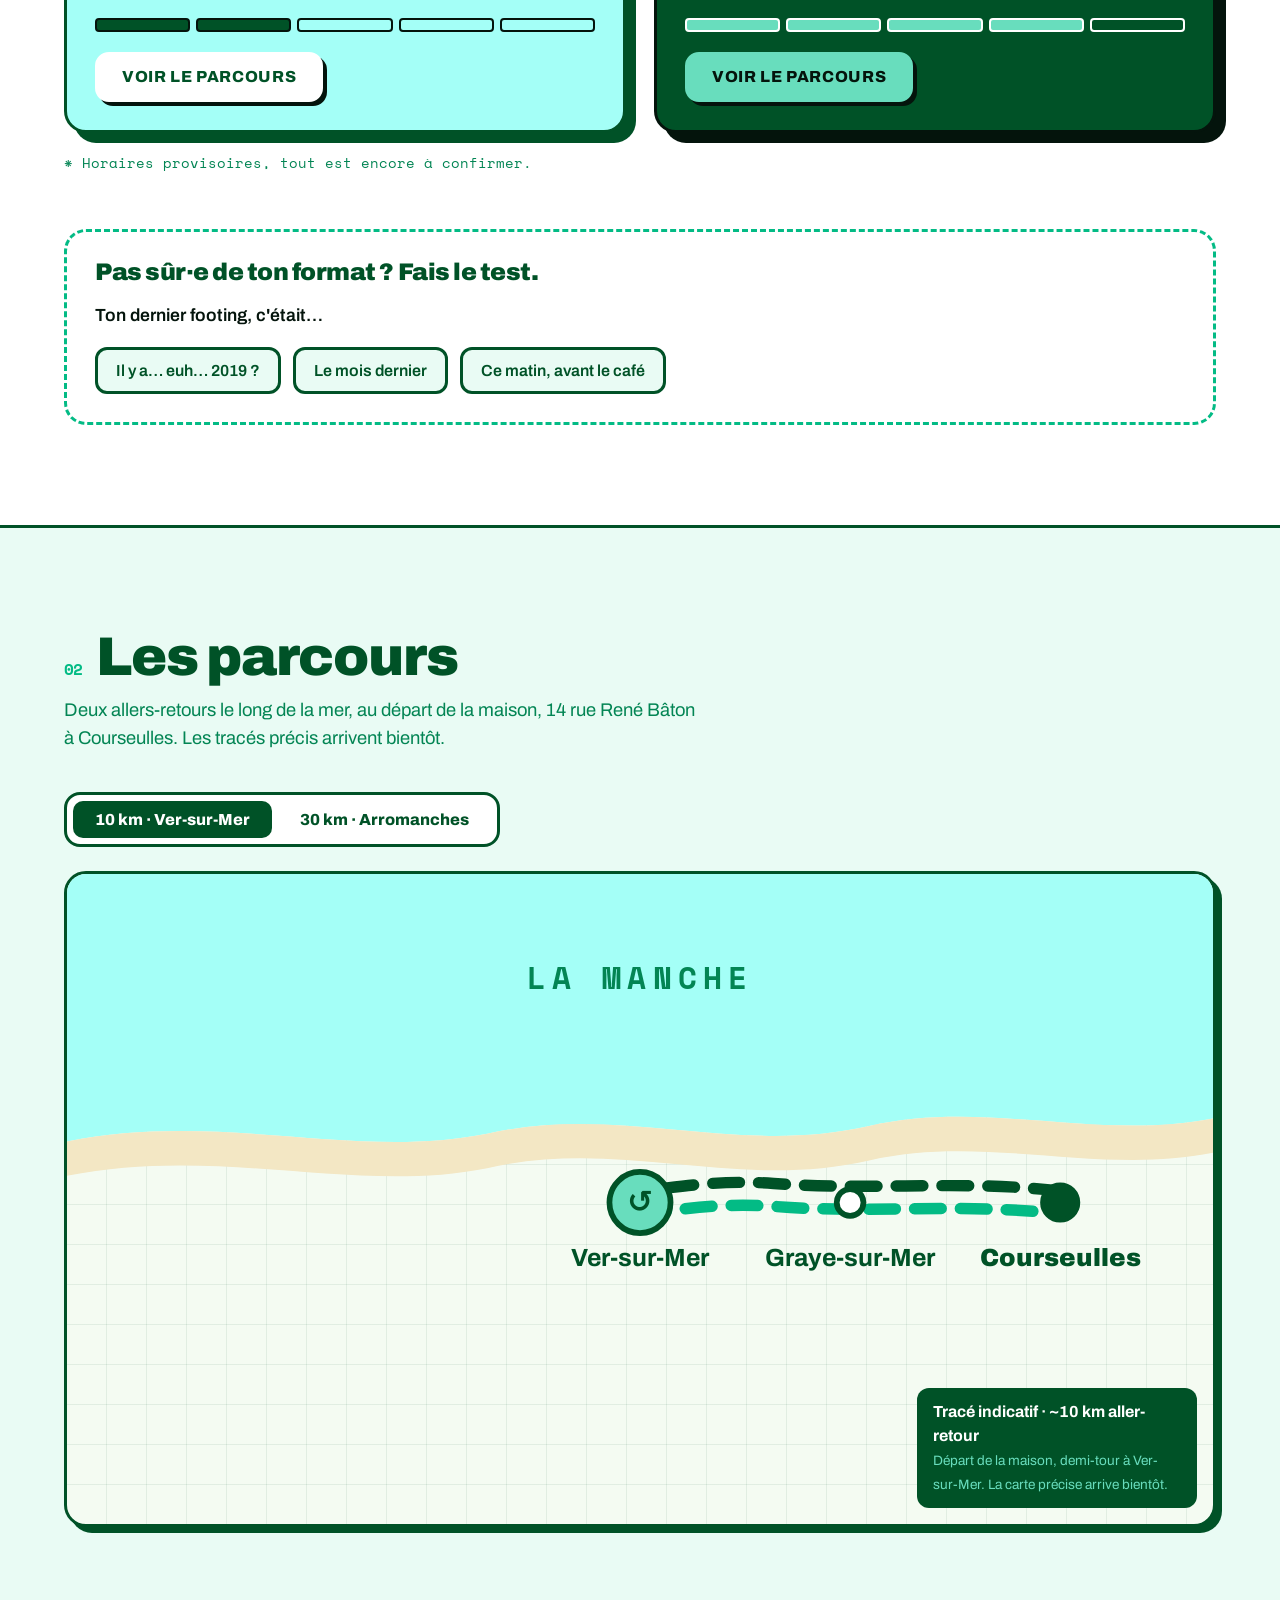
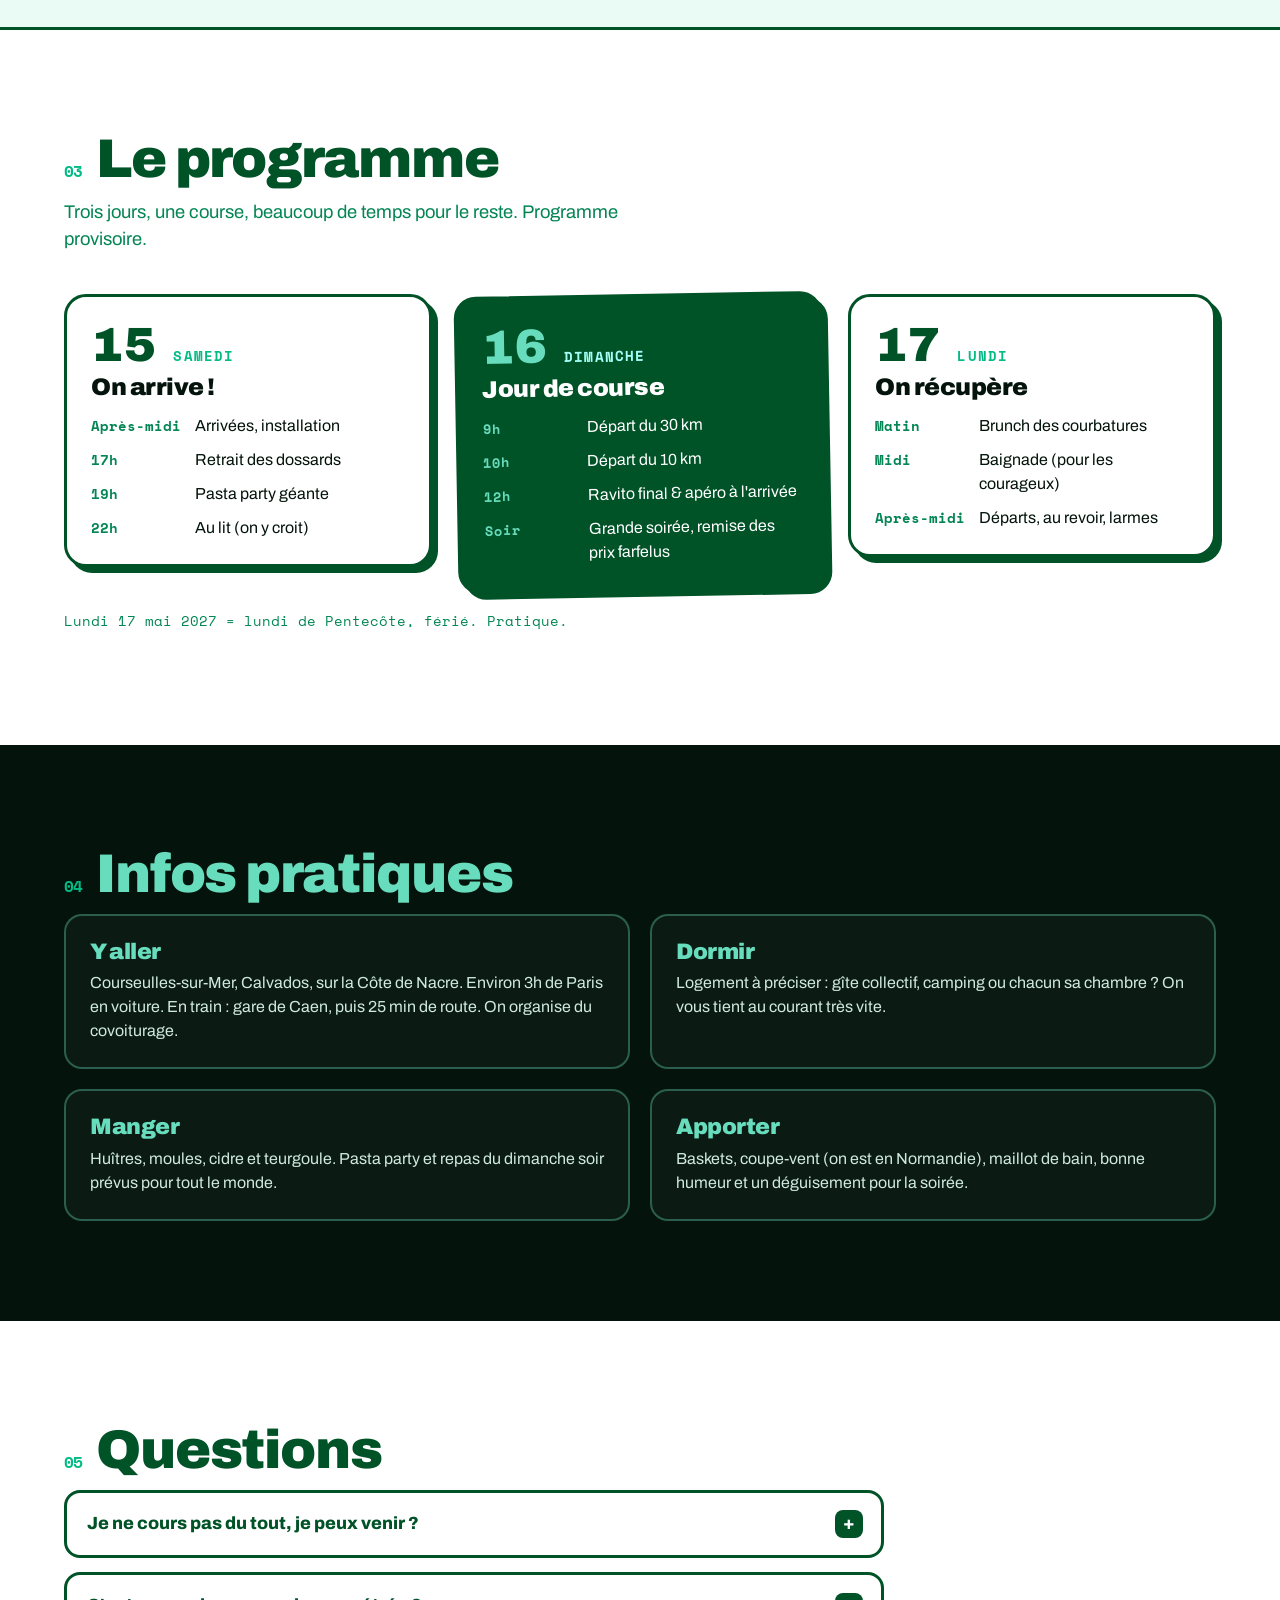
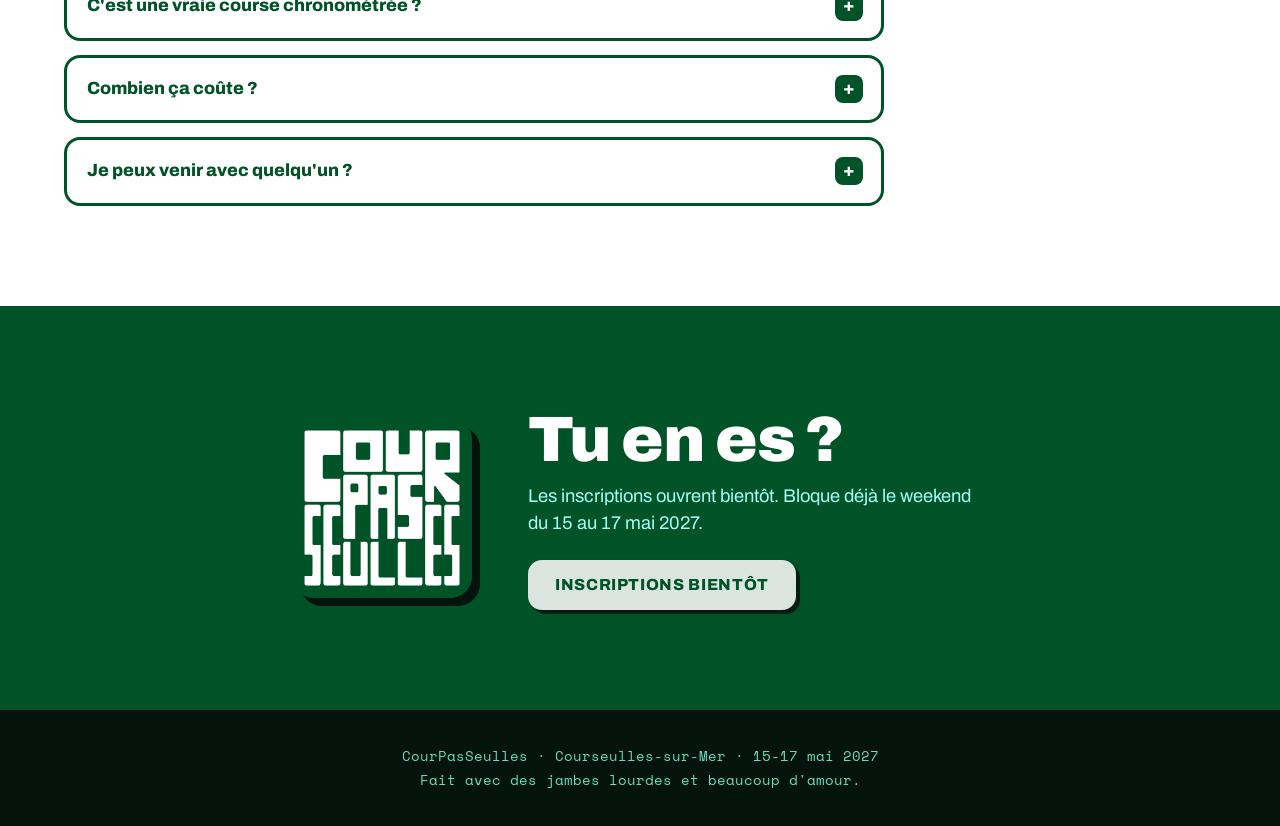
==== commit 166dc58e: "Parcours Ver-sur-Mer et Arromanches, petits logos nets - 10 km : aller-retour Courseulles → Ver-sur-" ====
--- a/index.html
+++ b/index.html
@@ -4,9 +4,10 @@
   <meta charset="utf-8">
   <meta name="viewport" content="width=device-width, initial-scale=1">
   <title>CourPasSeulles · 15-16-17 mai 2027 · Courseulles-sur-Mer</title>
-  <meta name="description" content="Un weekend entre potes et une course à Courseulles-sur-Mer, les 15, 16 et 17 mai 2027. Deux formats : 12 km et 30 km.">
+  <meta name="description" content="Un weekend entre potes et une course à Courseulles-sur-Mer, les 15, 16 et 17 mai 2027. Deux formats en bord de mer : 10 km et 30 km.">
   <meta name="theme-color" content="#005227">
-  <link rel="icon" type="image/svg+xml" href="assets/courpasseulles-logo-fond-vert.svg">
+  <link rel="icon" type="image/png" href="assets/favicon-180.png">
+  <link rel="apple-touch-icon" href="assets/favicon-180.png">
   <link rel="preconnect" href="https://fonts.googleapis.com">
   <link rel="preconnect" href="https://fonts.gstatic.com" crossorigin>
   <link href="https://fonts.googleapis.com/css2?family=Archivo:wght@400;600;800;900&family=Space+Mono:wght@400;700&display=swap" rel="stylesheet">
@@ -16,7 +17,7 @@
 
 <header class="topbar">
   <a class="topbar__brand" href="#top" aria-label="Retour en haut">
-    <img src="assets/courpasseulles-logo-fond-vert.svg" alt="" width="40" height="40">
+    <img src="assets/courpasseulles-logo-fond-vert-600.png" alt="" width="52" height="52">
     <span>CourPasSeulles</span>
   </a>
   <button class="topbar__burger" aria-expanded="false" aria-controls="nav" aria-label="Menu">
@@ -40,12 +41,11 @@
       <img src="assets/courpasseulles-logo-1600.png" alt="CourPasSeulles" width="520" height="520" decoding="async">
     </div>
     <div class="hero__text">
-      <p class="tag">Weekend de Pentecôte 2027</p>
       <h1>Un weekend entre potes.<br>Une course.<br><em>Personne ne court seul.</em></h1>
       <ul class="hero__facts">
         <li><b>15 · 16 · 17</b><span>mai 2027</span></li>
         <li><b>Courseulles</b><span>sur-Mer, Calvados</span></li>
-        <li><b>2 formats</b><span>12 km &amp; 30 km</span></li>
+        <li><b>2 formats</b><span>10 km &amp; 30 km</span></li>
       </ul>
       <div class="countdown" aria-live="polite">
         <div><b data-cd="d">--</b><span>jours</span></div>
@@ -63,9 +63,9 @@
   <div class="marquee" aria-hidden="true">
     <div class="marquee__track">
       <span>Cours pas seul·e</span><span>✦</span><span>Plage, sable &amp; huîtres</span><span>✦</span>
-      <span>12 km ou 30 km</span><span>✦</span><span>Apéro à l'arrivée</span><span>✦</span>
+      <span>10 km ou 30 km</span><span>✦</span><span>Apéro à l'arrivée</span><span>✦</span>
       <span>Cours pas seul·e</span><span>✦</span><span>Plage, sable &amp; huîtres</span><span>✦</span>
-      <span>12 km ou 30 km</span><span>✦</span><span>Apéro à l'arrivée</span><span>✦</span>
+      <span>10 km ou 30 km</span><span>✦</span><span>Apéro à l'arrivée</span><span>✦</span>
     </div>
   </div>
 
@@ -77,13 +77,14 @@
     <div class="races">
       <article class="race race--short">
         <header>
-          <p class="race__badge">La Balade qui pique</p>
-          <p class="race__dist"><b>12</b> km</p>
-          <p class="race__sub">Format 10-15 km · distance exacte à caler</p>
+          <p class="race__badge">L'aller-retour Ver-sur-Mer</p>
+          <p class="race__dist"><b>10</b> km</p>
+          <p class="race__sub">Courseulles → Ver-sur-Mer → Courseulles, les pieds presque dans l'eau</p>
         </header>
         <ul class="race__stats">
           <li><span>Départ</span><b>Dimanche 16 mai, 10h*</b></li>
-          <li><span>Terrain</span><b>Digue, plage, chemins</b></li>
+          <li><span>Départ / arrivée</span><b>La maison, 14 rue René Bâton</b></li>
+          <li><span>Terrain</span><b>Bord de mer, digue et plage</b></li>
           <li><span>Dénivelé</span><b>Plat comme la Manche</b></li>
           <li><span>Pour qui ?</span><b>Tout le monde, vraiment</b></li>
         </ul>
@@ -93,14 +94,15 @@
 
       <article class="race race--long">
         <header>
-          <p class="race__badge">Le Grand Large</p>
+          <p class="race__badge">Objectif Arromanches</p>
           <p class="race__dist"><b>30</b> km</p>
-          <p class="race__sub">Pour celles et ceux qui ont une montre qui coûte cher</p>
+          <p class="race__sub">Courseulles → Arromanches-les-Bains → retour, toute la côte en ligne de mire</p>
         </header>
         <ul class="race__stats">
           <li><span>Départ</span><b>Dimanche 16 mai, 9h*</b></li>
-          <li><span>Terrain</span><b>Côte de Nacre, sentiers</b></li>
-          <li><span>Dénivelé</span><b>Quelques dunes sournoises</b></li>
+          <li><span>Départ / arrivée</span><b>La maison, 14 rue René Bâton</b></li>
+          <li><span>Terrain</span><b>Bord de mer, plutôt plat</b></li>
+          <li><span>Dénivelé</span><b>Presque rien, sauf le vent</b></li>
           <li><span>Pour qui ?</span><b>Les motivé·es (et les fous)</b></li>
         </ul>
         <div class="meter" aria-label="Difficulté 4 sur 5"><i class="on"></i><i class="on"></i><i class="on"></i><i class="on"></i><i></i></div>
@@ -146,43 +148,54 @@
   <!-- PARCOURS -->
   <section id="parcours" class="section section--mint">
     <h2 class="section__title"><span>02</span> Les parcours</h2>
-    <p class="section__lead">Les tracés arrivent bientôt. En attendant, voici à quoi ça pourrait ressembler.</p>
+    <p class="section__lead">Deux allers-retours le long de la mer, au départ de la maison, 14 rue René Bâton à Courseulles. Les tracés précis arrivent bientôt.</p>
 
     <div class="tabs" role="tablist">
-      <button role="tab" aria-selected="true" data-tab="short">12 km</button>
-      <button role="tab" aria-selected="false" data-tab="long">30 km</button>
+      <button role="tab" aria-selected="true" data-tab="short">10 km · Ver-sur-Mer</button>
+      <button role="tab" aria-selected="false" data-tab="long">30 km · Arromanches</button>
     </div>
 
     <div class="maps">
       <figure class="map" data-panel="short">
-        <!-- EMPLACEMENT CARTE 12 KM : remplacer ce bloc par l'iframe de la carte (uMap, OpenStreetMap, Strava, Komoot…) -->
+        <!-- EMPLACEMENT CARTE 10 KM : remplacer ce bloc par l'iframe de la carte (uMap, OpenStreetMap, Strava, Komoot…) -->
         <div class="map__placeholder">
-          <svg viewBox="0 0 600 340" role="img" aria-label="Tracé indicatif du 12 km">
-            <path class="sea" d="M0 0 H600 V110 C520 125 450 95 380 112 C300 130 220 100 140 118 C80 130 30 110 0 120 Z"/>
-            <path class="route" d="M90 160 C150 140 230 150 300 145 C370 140 450 150 510 160 C540 200 500 250 430 250 C360 250 300 230 240 240 C170 250 110 230 90 160 Z"/>
-            <circle class="pin" cx="90" cy="160" r="12"/>
-            <text x="110" y="195">Départ / Arrivée</text>
+          <svg viewBox="0 0 600 340" role="img" aria-label="Tracé indicatif du 10 km : Courseulles vers Ver-sur-Mer et retour">
+            <path class="sea" d="M0 0 H600 V128 C540 140 480 118 420 132 C350 148 290 120 220 136 C150 150 80 124 0 140 Z"/>
+            <path class="beach" d="M0 140 C80 124 150 150 220 136 C290 120 350 148 420 132 C480 118 540 140 600 128 V146 C540 158 480 136 420 150 C350 166 290 138 220 154 C150 168 80 142 0 158 Z"/>
             <text class="sea-label" x="300" y="60">La Manche</text>
+            <path class="route route--out" d="M520 166 C470 160 420 166 370 162 C340 160 320 164 300 166"/>
+            <path class="route route--back" d="M300 178 C320 176 340 172 370 174 C420 178 470 172 520 178"/>
+            <g class="town town--home"><circle cx="520" cy="172" r="9"/><text x="520" y="205">Courseulles</text></g>
+            <g class="town"><circle cx="410" cy="172" r="7"/><text x="410" y="205">Graye-sur-Mer</text></g>
+            <g class="town"><circle cx="300" cy="172" r="7"/><text x="300" y="205">Ver-sur-Mer</text></g>
+            <g class="turn"><circle cx="300" cy="172" r="16"/><text x="300" y="177">↺</text></g>
+            <text class="compass" x="570" y="320">N ↑</text>
           </svg>
           <figcaption>
-            <b>Carte du 12 km à venir</b>
-            <span>Tracé indicatif, ne pas suivre aveuglément !</span>
+            <b>Tracé indicatif · ~10 km aller-retour</b>
+            <span>Départ de la maison, demi-tour à Ver-sur-Mer. La carte précise arrive bientôt.</span>
           </figcaption>
         </div>
       </figure>
       <figure class="map" data-panel="long" hidden>
         <!-- EMPLACEMENT CARTE 30 KM : remplacer ce bloc par l'iframe de la carte -->
         <div class="map__placeholder">
-          <svg viewBox="0 0 600 340" role="img" aria-label="Tracé indicatif du 30 km">
-            <path class="sea" d="M0 0 H600 V110 C520 125 450 95 380 112 C300 130 220 100 140 118 C80 130 30 110 0 120 Z"/>
-            <path class="route" d="M60 150 C120 135 200 145 280 140 C360 135 450 145 560 150 C580 190 560 240 520 270 C470 300 400 290 340 300 C270 310 200 280 150 300 C100 315 60 280 70 230 C75 200 50 180 60 150 Z"/>
-            <circle class="pin" cx="60" cy="150" r="12"/>
-            <text x="80" y="185">Départ / Arrivée</text>
+          <svg viewBox="0 0 600 340" role="img" aria-label="Tracé indicatif du 30 km : Courseulles vers Arromanches-les-Bains et retour">
+            <path class="sea" d="M0 0 H600 V128 C540 140 480 118 420 132 C350 148 290 120 220 136 C150 150 80 124 0 140 Z"/>
+            <path class="beach" d="M0 140 C80 124 150 150 220 136 C290 120 350 148 420 132 C480 118 540 140 600 128 V146 C540 158 480 136 420 150 C350 166 290 138 220 154 C150 168 80 142 0 158 Z"/>
             <text class="sea-label" x="300" y="60">La Manche</text>
+            <path class="route route--out" d="M540 166 C470 160 400 166 330 162 C260 158 190 166 120 164 C100 164 85 165 70 166"/>
+            <path class="route route--back" d="M70 178 C85 177 100 176 120 176 C190 178 260 170 330 174 C400 178 470 172 540 178"/>
+            <g class="town town--home"><circle cx="540" cy="172" r="9"/><text x="540" y="205">Courseulles</text></g>
+            <g class="town"><circle cx="330" cy="172" r="7"/><text x="330" y="205">Ver-sur-Mer</text></g>
+            <g class="town"><circle cx="190" cy="172" r="7"/><text x="190" y="205">Asnelles</text></g>
+            <g class="town"><circle cx="70" cy="172" r="7"/><text x="70" y="205">Arromanches</text></g>
+            <g class="turn"><circle cx="70" cy="172" r="16"/><text x="70" y="177">↺</text></g>
+            <text class="compass" x="570" y="320">N ↑</text>
           </svg>
           <figcaption>
-            <b>Carte du 30 km à venir</b>
-            <span>Tracé indicatif, on vous promet de la côte et du vent.</span>
+            <b>Tracé indicatif · ~30 km aller-retour</b>
+            <span>Cap à l'ouest jusqu'à Arromanches, puis retour. La carte précise arrive bientôt.</span>
           </figcaption>
         </div>
       </figure>
@@ -210,7 +223,7 @@
         <h3>Jour de course</h3>
         <ul>
           <li><time>9h</time> Départ du 30 km</li>
-          <li><time>10h</time> Départ du 12 km</li>
+          <li><time>10h</time> Départ du 10 km</li>
           <li><time>12h</time> Ravito final &amp; apéro à l'arrivée</li>
           <li><time>Soir</time> Grande soirée, remise des prix farfelus</li>
         </ul>
@@ -276,7 +289,7 @@
 
   <!-- INSCRIPTION -->
   <section id="inscription" class="section section--green cta">
-    <img class="cta__logo" src="assets/courpasseulles-logo-fond-vert.svg" alt="" width="180" height="180">
+    <img class="cta__logo" src="assets/courpasseulles-logo-fond-vert-600.png" alt="" width="180" height="180">
     <div>
       <h2>Tu en es ?</h2>
       <p>Les inscriptions ouvrent bientôt. Bloque déjà le weekend du 15 au 17 mai 2027.</p>
--- a/styles.css
+++ b/styles.css
@@ -63,7 +63,7 @@
   border-bottom: 3px solid var(--green-700);
 }
 .topbar__brand { display: flex; align-items: center; gap: 10px; text-decoration: none; font-weight: 900; font-size: 1.1rem; color: var(--green-700); }
-.topbar__brand img { border-radius: 8px; }
+.topbar__brand img { width: 52px; height: 52px; border-radius: 10px; }
 .topbar__nav { display: flex; align-items: center; gap: 22px; }
 .topbar__nav a:not(.btn) { text-decoration: none; font-weight: 600; color: var(--green-700); position: relative; }
 .topbar__nav a:not(.btn)::after {
@@ -277,3 +277,14 @@
   *, *::before, *::after { animation: none !important; transition: none !important; }
   html { scroll-behavior: auto; }
 }
+
+/* Cartes indicatives des parcours */
+.map__placeholder .beach { fill: #f3e7c4; }
+.map__placeholder .route--back { stroke: var(--green-500); animation-direction: reverse; }
+.map__placeholder .town circle { fill: var(--white); stroke: var(--green-700); stroke-width: 3; }
+.map__placeholder .town--home circle { fill: var(--green-700); }
+.map__placeholder .town text { text-anchor: middle; font-size: 13px; }
+.map__placeholder .town--home text { font-weight: 900; }
+.map__placeholder .turn circle { fill: var(--mint-300); stroke: var(--green-700); stroke-width: 3; }
+.map__placeholder .turn text { text-anchor: middle; font-size: 16px; font-weight: 900; }
+.map__placeholder .compass { font: 700 12px var(--mono); fill: var(--green-600); }
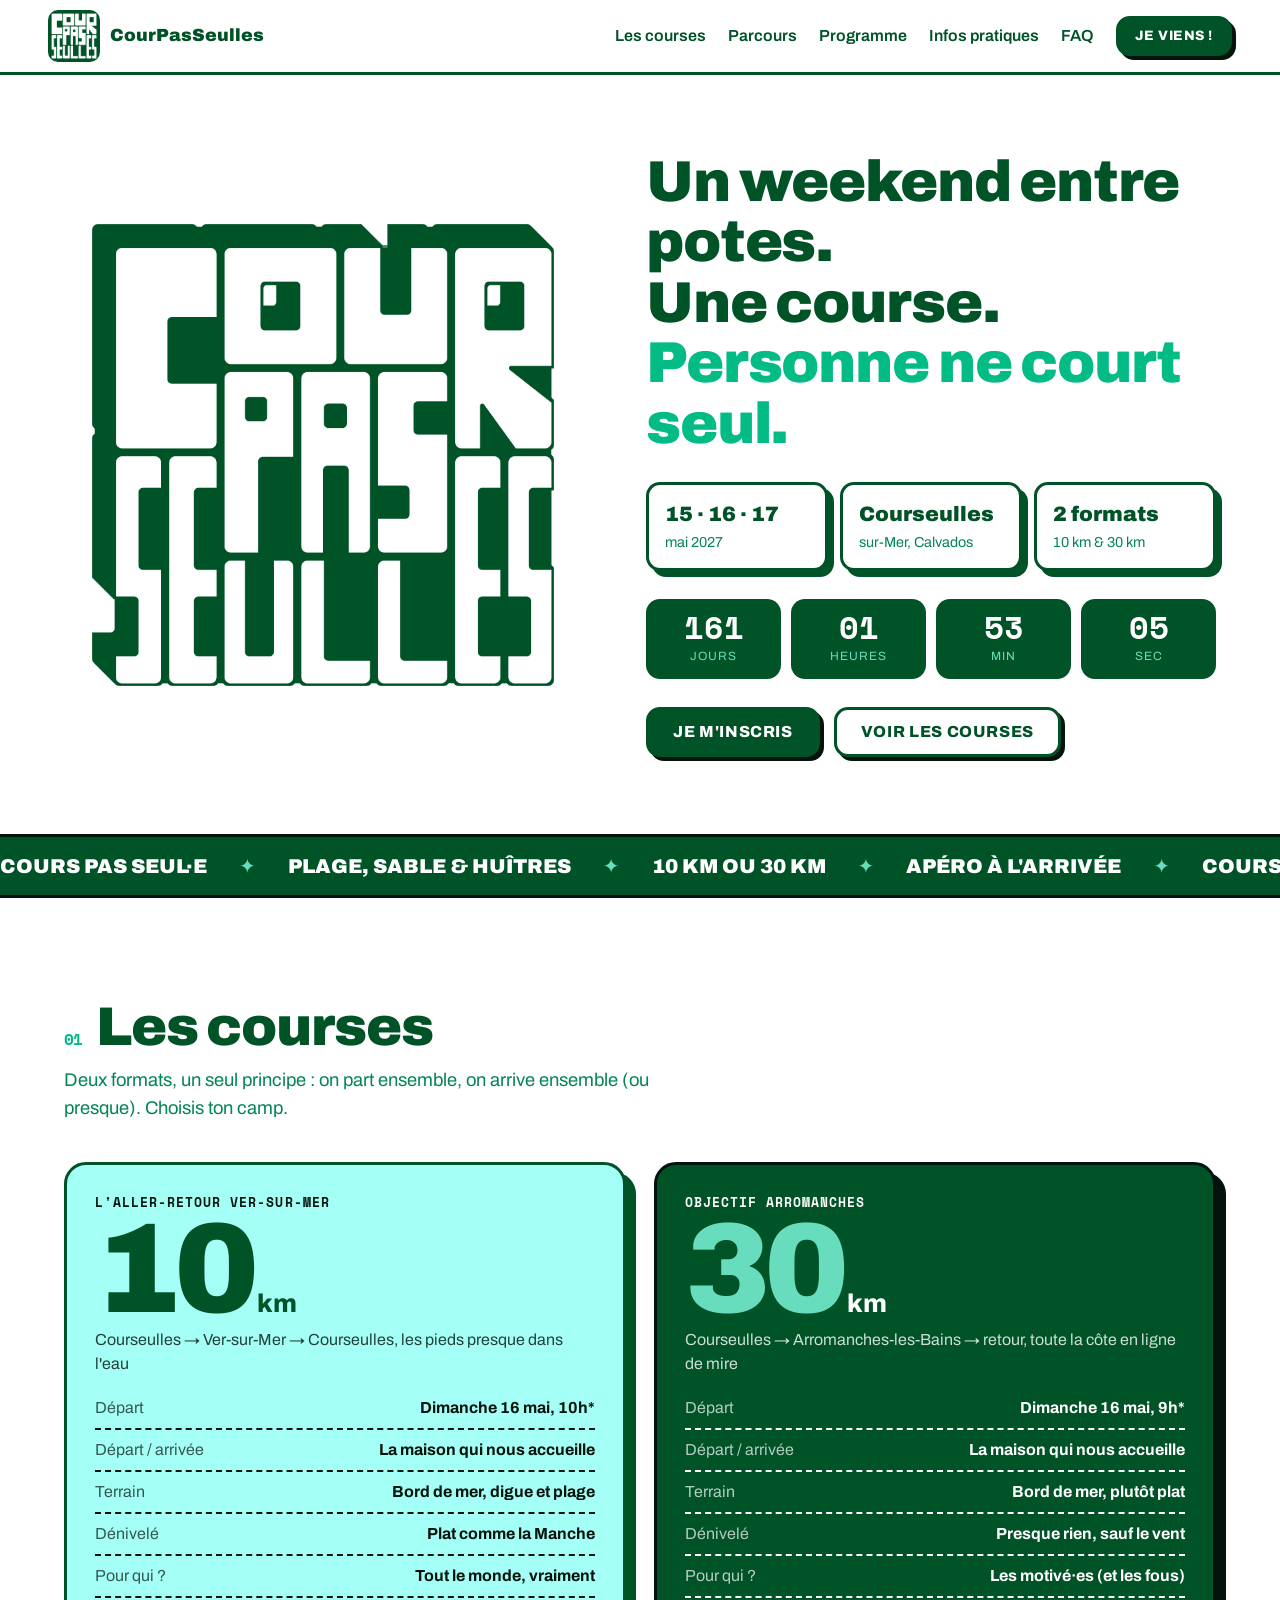
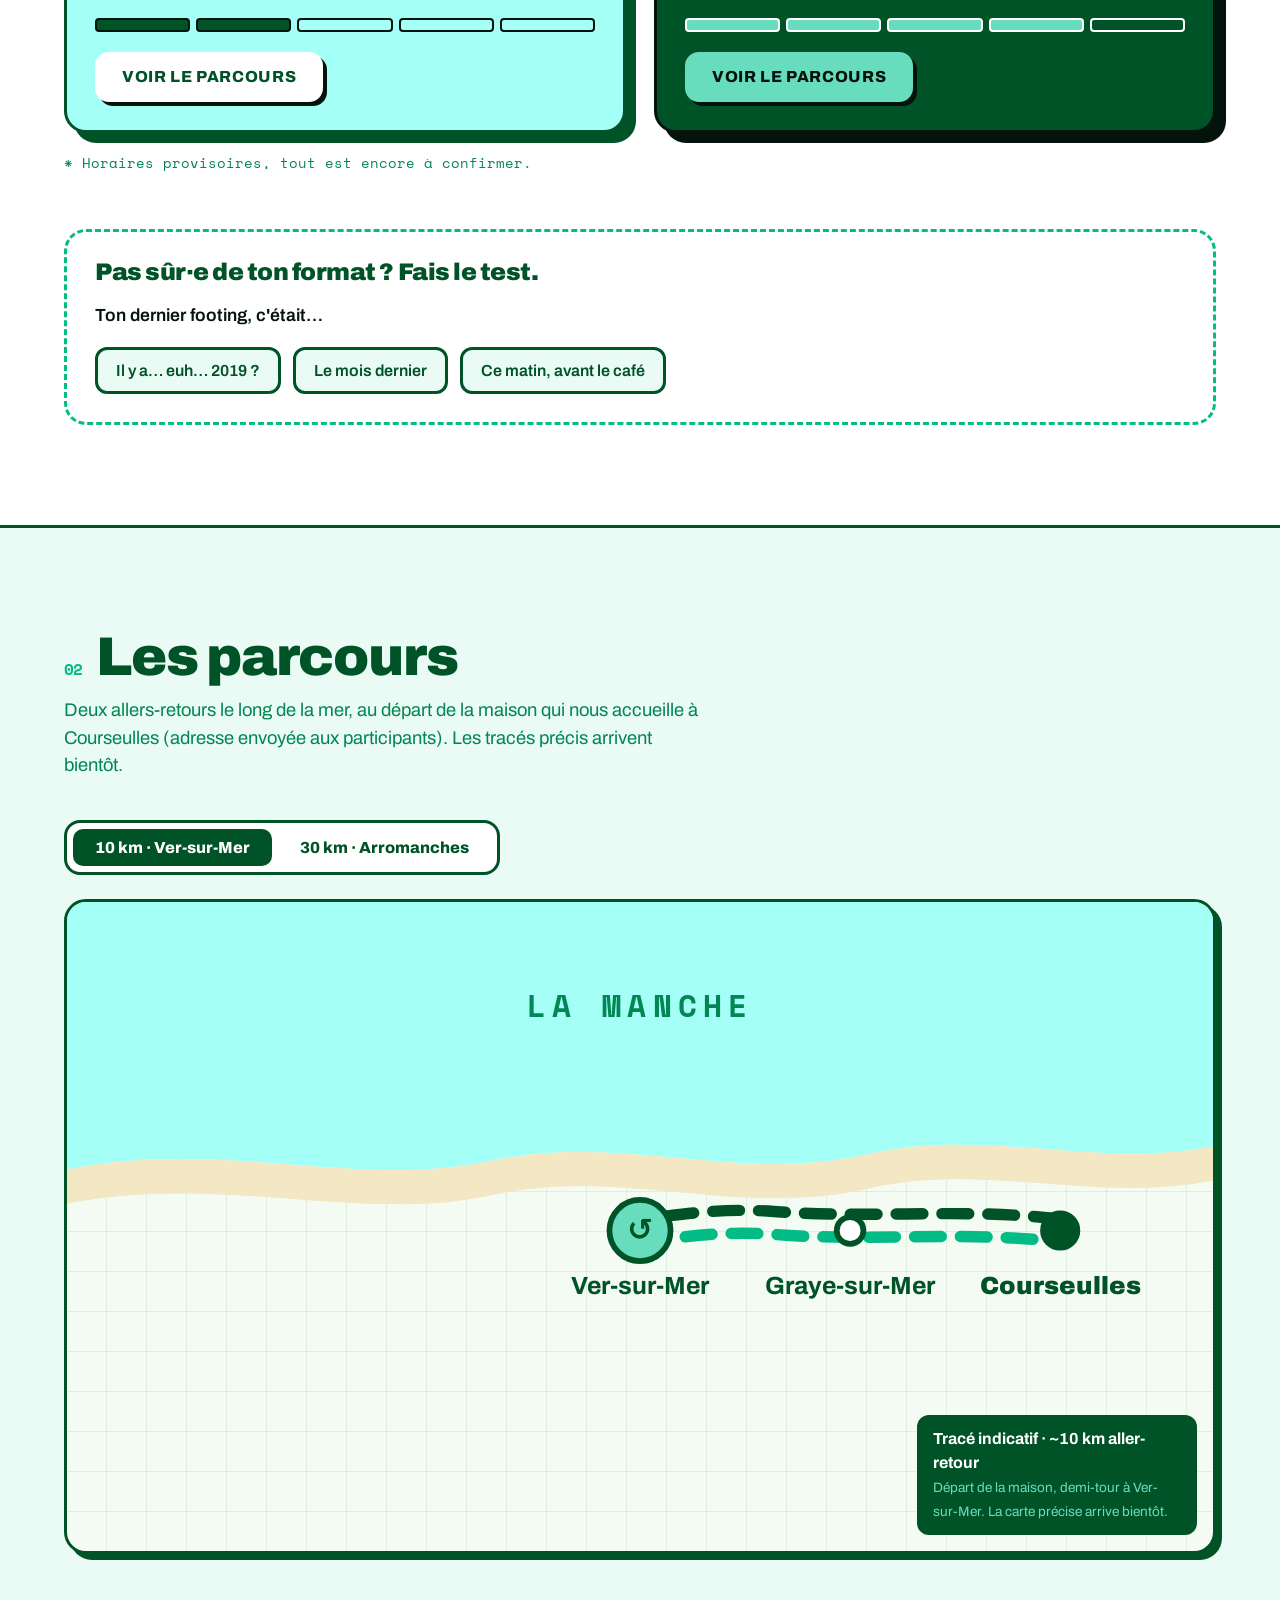
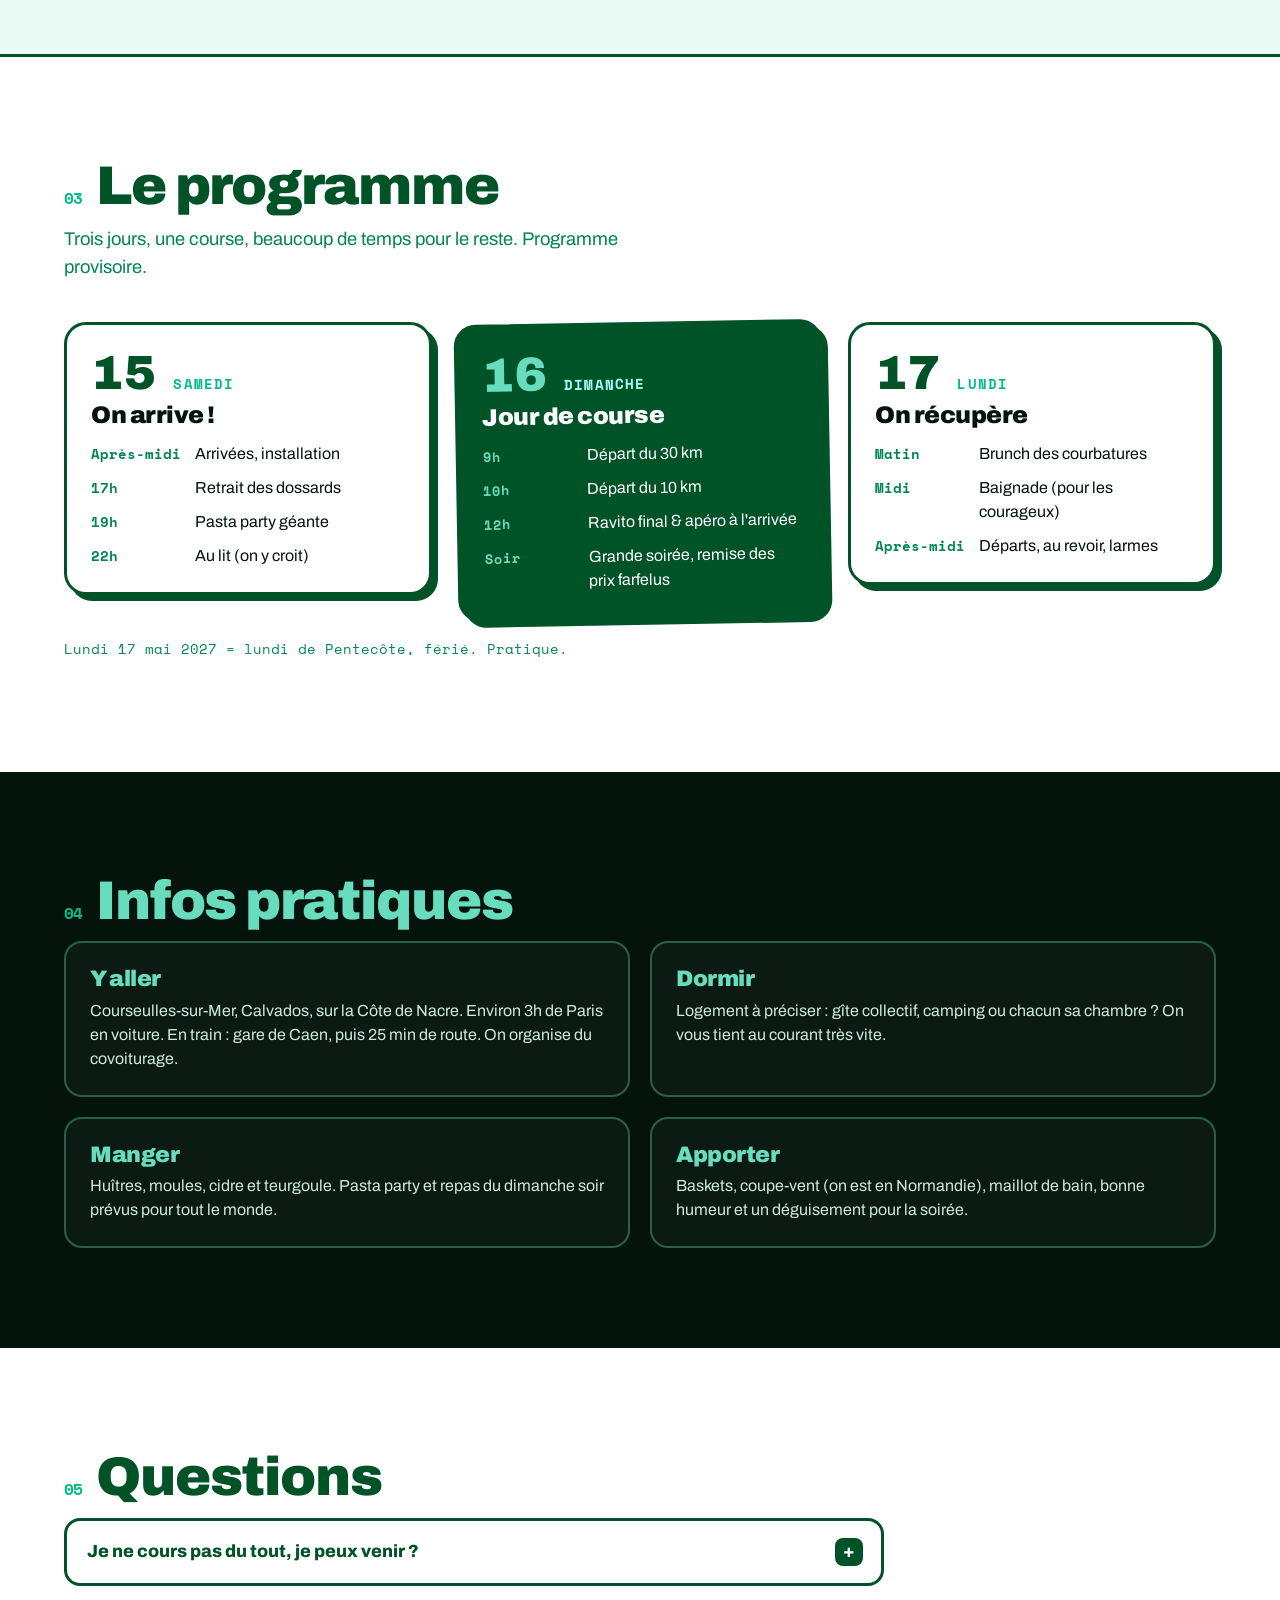
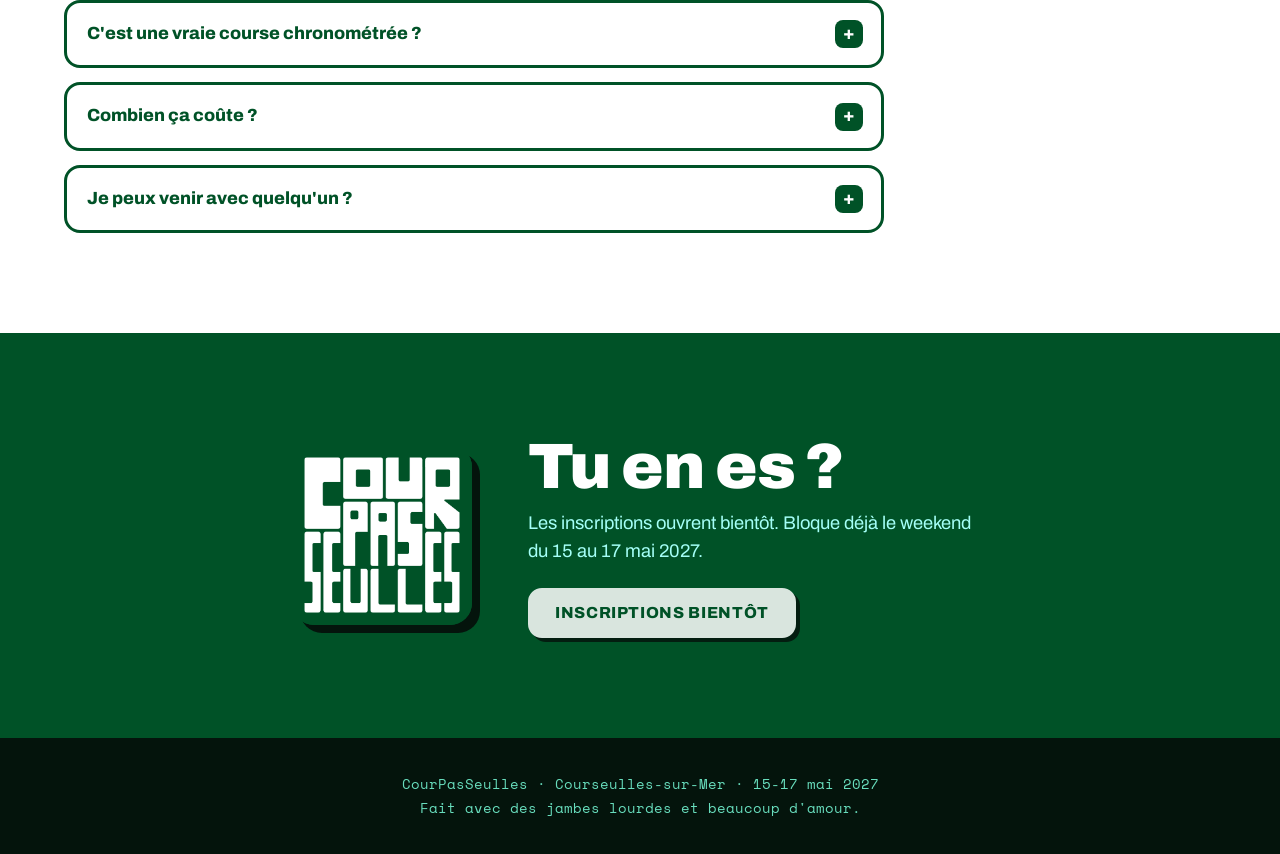
==== commit 76c99c0d: "Retirer l'adresse de la maison du site Co-Authored-By: Claude Opus 5.5 <noreply@anthropic.com> Claud" ====
--- a/index.html
+++ b/index.html
@@ -83,7 +83,7 @@
         </header>
         <ul class="race__stats">
           <li><span>Départ</span><b>Dimanche 16 mai, 10h*</b></li>
-          <li><span>Départ / arrivée</span><b>La maison, 14 rue René Bâton</b></li>
+          <li><span>Départ / arrivée</span><b>La maison qui nous accueille</b></li>
           <li><span>Terrain</span><b>Bord de mer, digue et plage</b></li>
           <li><span>Dénivelé</span><b>Plat comme la Manche</b></li>
           <li><span>Pour qui ?</span><b>Tout le monde, vraiment</b></li>
@@ -100,7 +100,7 @@
         </header>
         <ul class="race__stats">
           <li><span>Départ</span><b>Dimanche 16 mai, 9h*</b></li>
-          <li><span>Départ / arrivée</span><b>La maison, 14 rue René Bâton</b></li>
+          <li><span>Départ / arrivée</span><b>La maison qui nous accueille</b></li>
           <li><span>Terrain</span><b>Bord de mer, plutôt plat</b></li>
           <li><span>Dénivelé</span><b>Presque rien, sauf le vent</b></li>
           <li><span>Pour qui ?</span><b>Les motivé·es (et les fous)</b></li>
@@ -148,7 +148,7 @@
   <!-- PARCOURS -->
   <section id="parcours" class="section section--mint">
     <h2 class="section__title"><span>02</span> Les parcours</h2>
-    <p class="section__lead">Deux allers-retours le long de la mer, au départ de la maison, 14 rue René Bâton à Courseulles. Les tracés précis arrivent bientôt.</p>
+    <p class="section__lead">Deux allers-retours le long de la mer, au départ de la maison qui nous accueille à Courseulles (adresse envoyée aux participants). Les tracés précis arrivent bientôt.</p>
 
     <div class="tabs" role="tablist">
       <button role="tab" aria-selected="true" data-tab="short">10 km · Ver-sur-Mer</button>
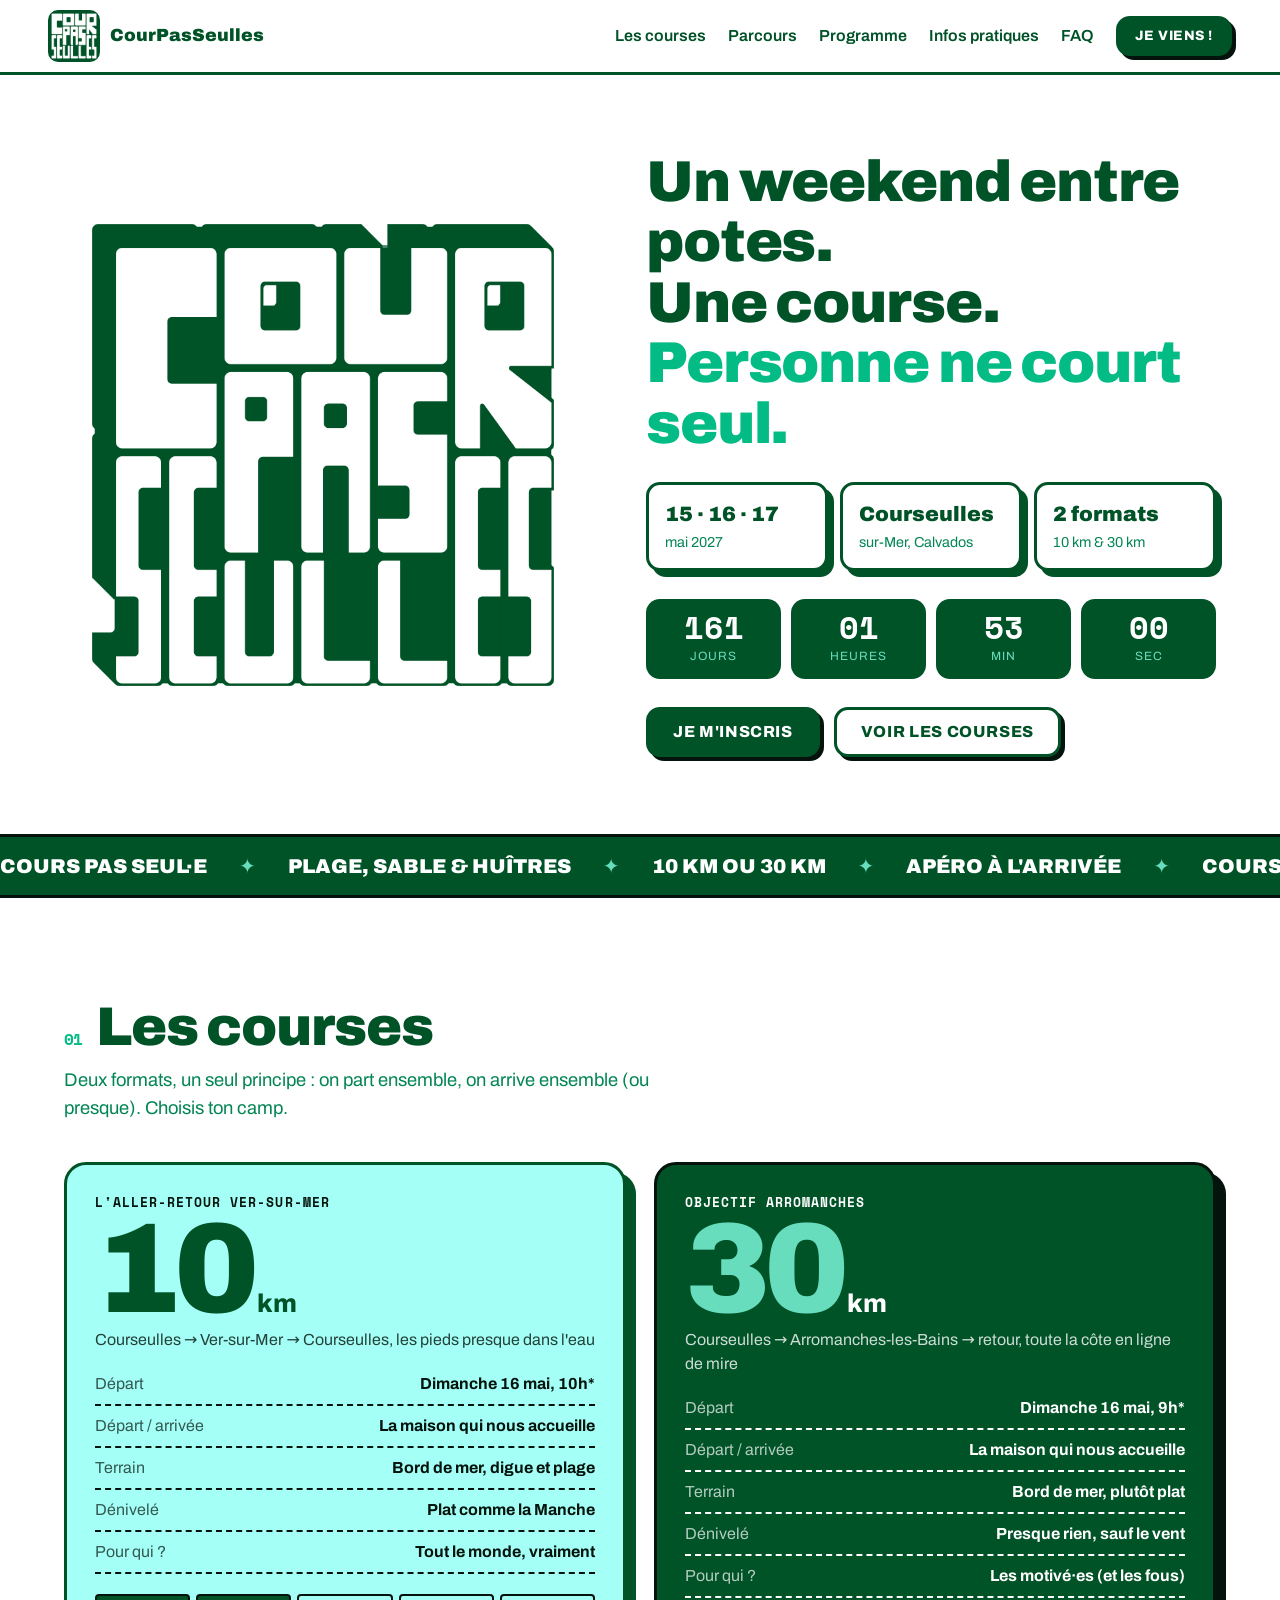
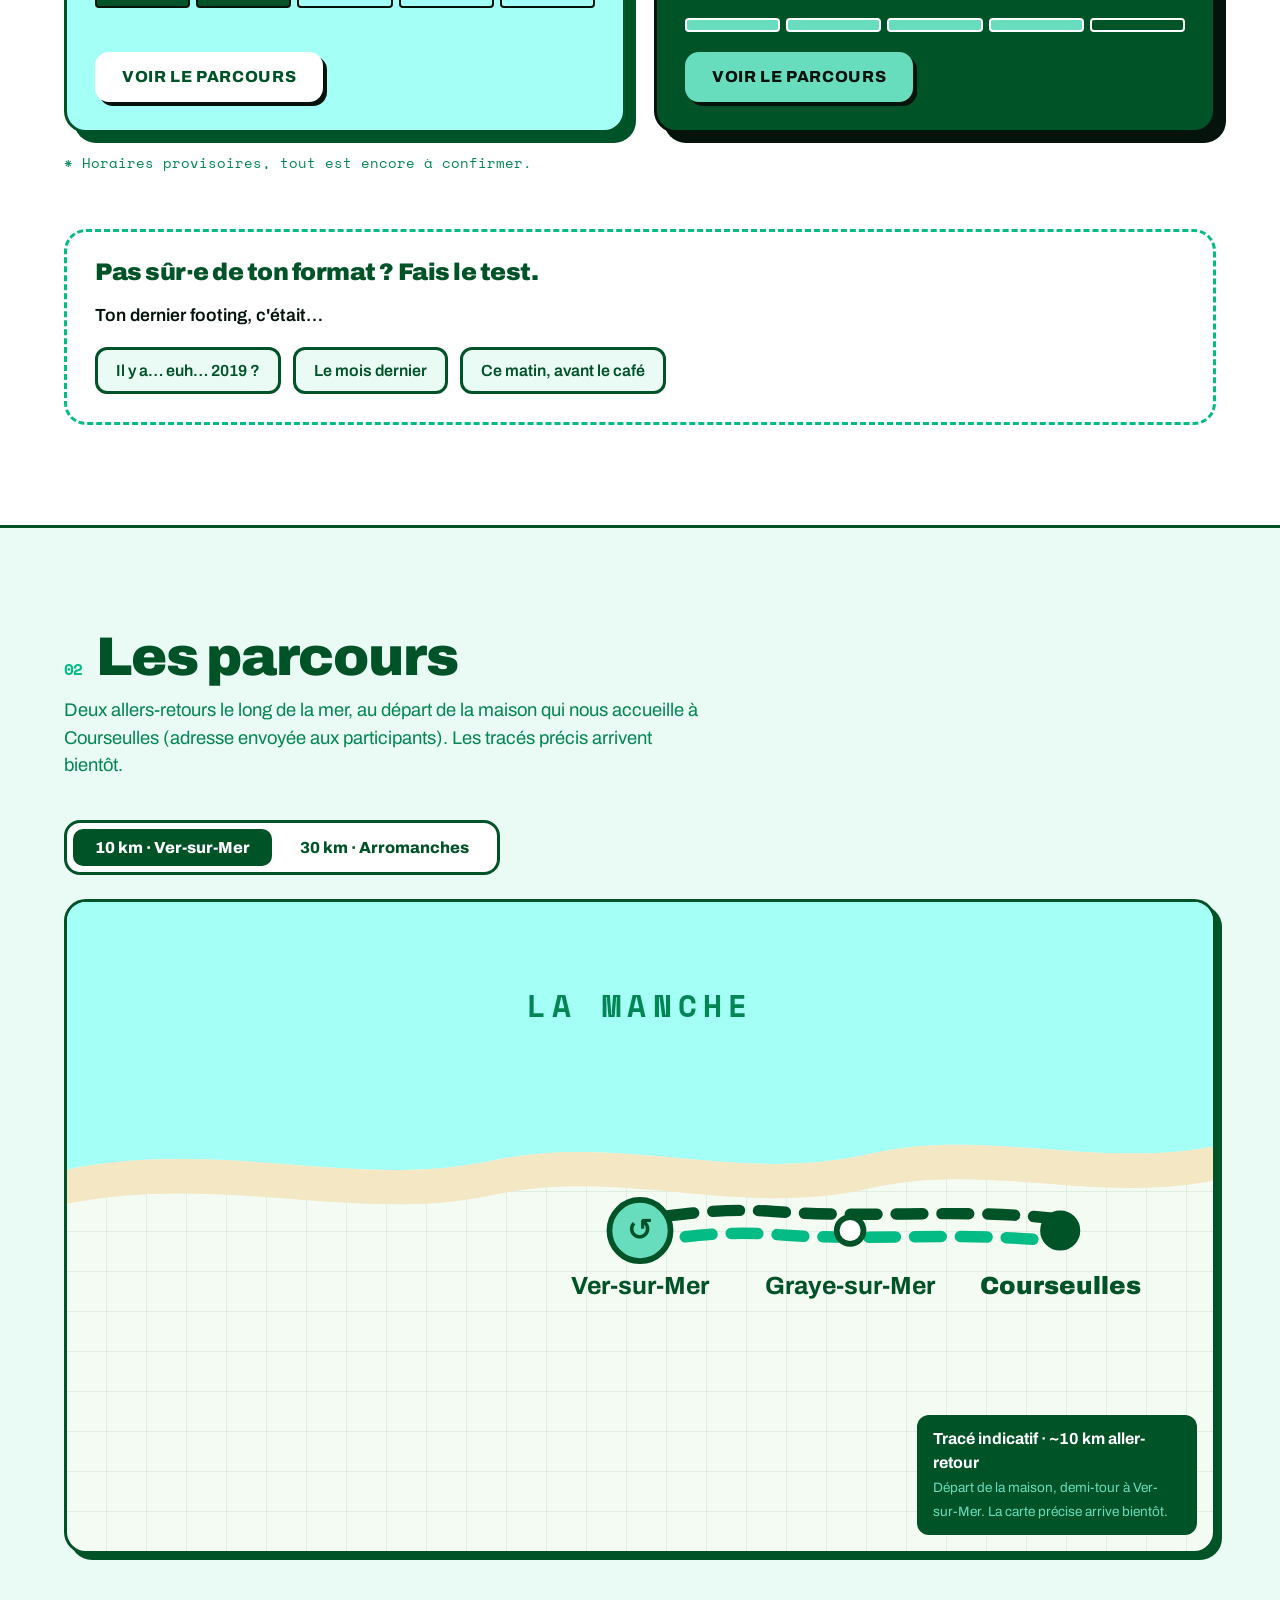
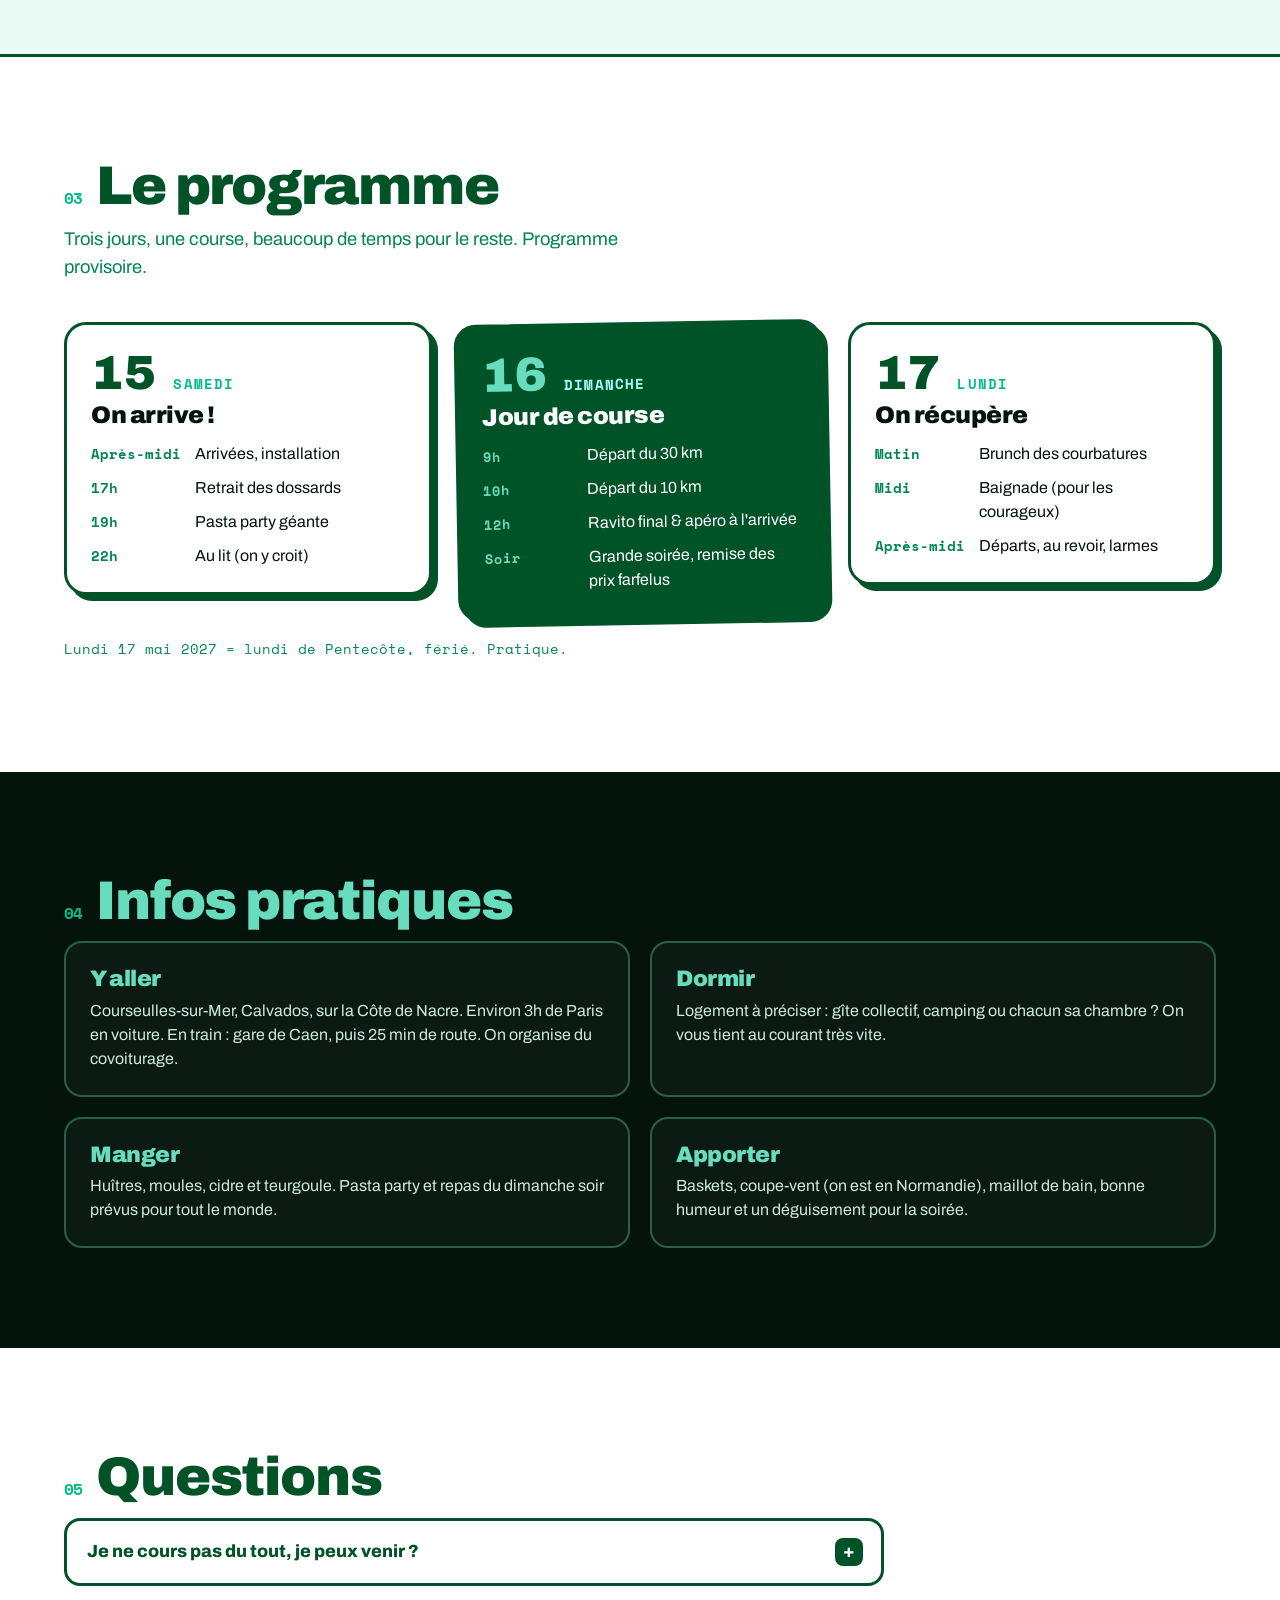
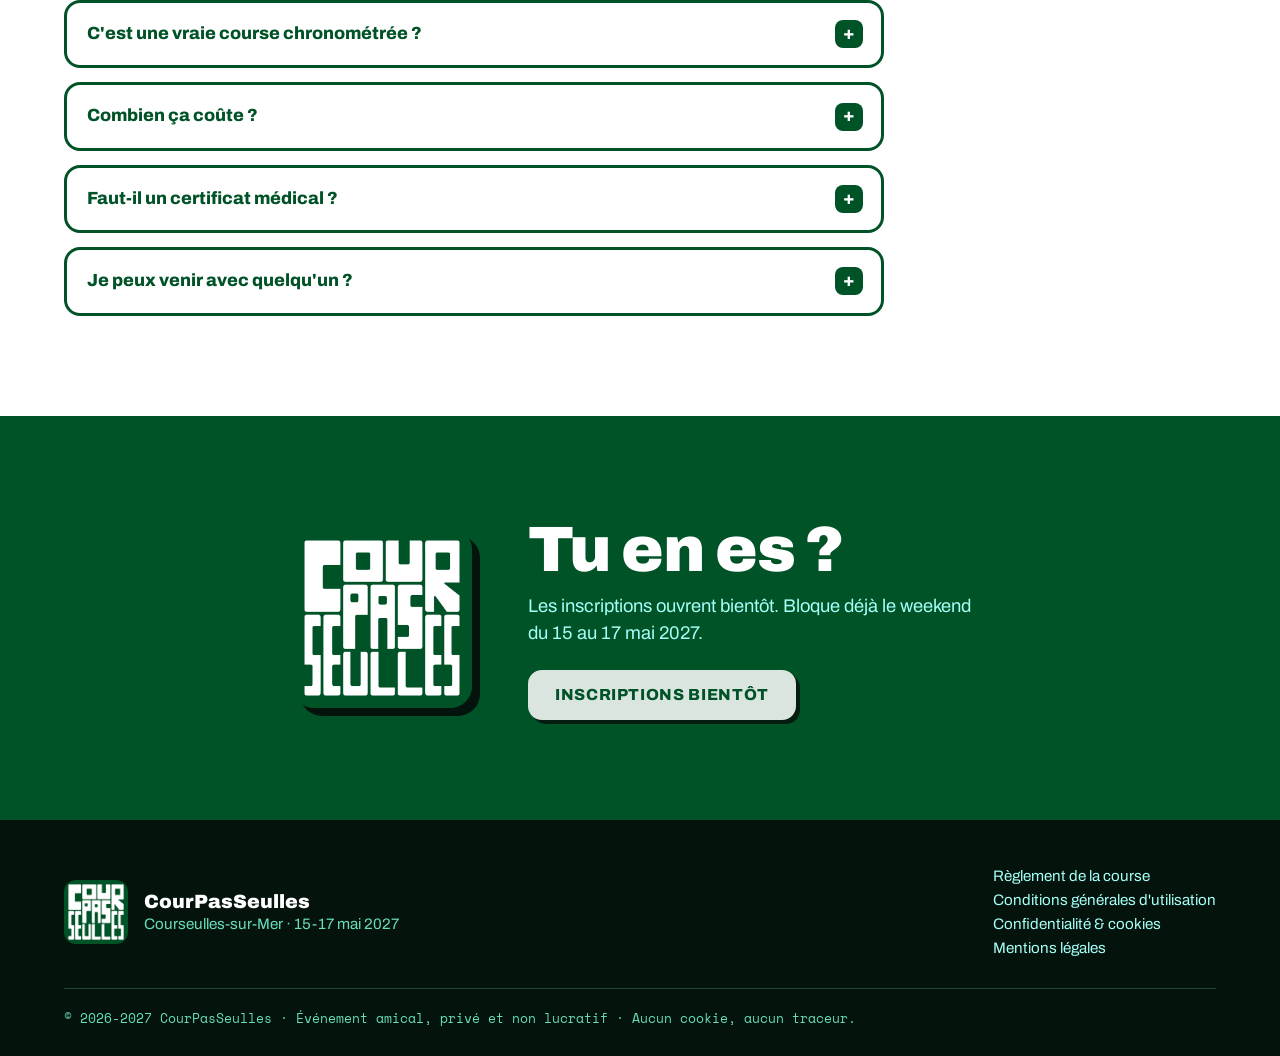
==== commit 52400a5f: "Ajouter les pages légales et rendre le site autonome - Mentions légales, confidentialité & cookies, " ====
--- a/index.html
+++ b/index.html
@@ -8,9 +8,16 @@
   <meta name="theme-color" content="#005227">
   <link rel="icon" type="image/png" href="assets/favicon-180.png">
   <link rel="apple-touch-icon" href="assets/favicon-180.png">
-  <link rel="preconnect" href="https://fonts.googleapis.com">
-  <link rel="preconnect" href="https://fonts.gstatic.com" crossorigin>
-  <link href="https://fonts.googleapis.com/css2?family=Archivo:wght@400;600;800;900&family=Space+Mono:wght@400;700&display=swap" rel="stylesheet">
+  <link rel="canonical" href="https://studio-bernoulli.github.io/CourPasSeulles/">
+  <meta property="og:type" content="website">
+  <meta property="og:locale" content="fr_FR">
+  <meta property="og:site_name" content="CourPasSeulles">
+  <meta property="og:title" content="CourPasSeulles · 15-16-17 mai 2027 · Courseulles-sur-Mer">
+  <meta property="og:description" content="Un weekend entre potes et une course en bord de mer : 10 km ou 30 km.">
+  <meta property="og:url" content="https://studio-bernoulli.github.io/CourPasSeulles/">
+  <meta property="og:image" content="https://studio-bernoulli.github.io/CourPasSeulles/assets/courpasseulles-logo-1600.png">
+  <meta name="twitter:card" content="summary">
+  <link rel="stylesheet" href="assets/fonts.css">
   <link rel="stylesheet" href="styles.css">
 </head>
 <body>
@@ -281,6 +288,10 @@
         <p>À définir. On essaie de garder ça le plus léger possible.</p>
       </details>
       <details>
+        <summary>Faut-il un certificat médical ?</summary>
+        <p>Non : c'est une course amicale et non compétitive. Chacun court sous sa propre responsabilité, donc écoute ton corps et demande l'avis d'un médecin en cas de doute. Tout est détaillé dans le <a href="reglement.html">règlement de la course</a>.</p>
+      </details>
+      <details>
         <summary>Je peux venir avec quelqu'un ?</summary>
         <p>Oui, plus on est de fous… Prévenez-nous juste pour qu'on prévoie assez de couchages et de pâtes.</p>
       </details>
@@ -300,8 +311,22 @@
 </main>
 
 <footer class="footer">
-  <p>CourPasSeulles · Courseulles-sur-Mer · 15-17 mai 2027</p>
-  <p>Fait avec des jambes lourdes et beaucoup d'amour.</p>
+  <div class="footer__inner">
+    <div class="footer__brand">
+      <img src="assets/courpasseulles-logo-fond-vert-600.png" alt="" width="64" height="64">
+      <div>
+        <p class="footer__name">CourPasSeulles</p>
+        <p>Courseulles-sur-Mer · 15-17 mai 2027</p>
+      </div>
+    </div>
+    <nav class="footer__links" aria-label="Informations légales">
+      <a href="reglement.html">Règlement de la course</a>
+      <a href="cgu.html">Conditions générales d'utilisation</a>
+      <a href="confidentialite.html">Confidentialité &amp; cookies</a>
+      <a href="mentions-legales.html">Mentions légales</a>
+    </nav>
+  </div>
+  <p class="footer__legal">© 2026-2027 CourPasSeulles · Événement amical, privé et non lucratif · Aucun cookie, aucun traceur.</p>
 </footer>
 
 <script src="script.js"></script>
--- a/assets/fonts.css
+++ b/assets/fonts.css
@@ -0,0 +1,57 @@
+/* Polices auto-hébergées (Archivo, Space Mono · SIL Open Font License 1.1) */
+/* latin-ext */
+@font-face {
+  font-family: 'Archivo';
+  font-style: normal;
+  font-weight: 400 900;
+  font-stretch: 100%;
+  font-display: swap;
+  src: url(fonts/Archivo-latin-ext.woff2) format('woff2');
+  unicode-range: U+0100-02BA, U+02BD-02C5, U+02C7-02CC, U+02CE-02D7, U+02DD-02FF, U+0304, U+0308, U+0329, U+1D00-1DBF, U+1E00-1E9F, U+1EF2-1EFF, U+2020, U+20A0-20AB, U+20AD-20C4, U+2113, U+2C60-2C7F, U+A720-A7FF;
+}
+/* latin */
+@font-face {
+  font-family: 'Archivo';
+  font-style: normal;
+  font-weight: 400 900;
+  font-stretch: 100%;
+  font-display: swap;
+  src: url(fonts/Archivo-latin.woff2) format('woff2');
+  unicode-range: U+0000-00FF, U+0131, U+0152-0153, U+02BB-02BC, U+02C6, U+02DA, U+02DC, U+0304, U+0308, U+0329, U+2000-206F, U+20AC, U+2122, U+2191, U+2193, U+2212, U+2215, U+FEFF, U+FFFD;
+}
+/* latin-ext */
+@font-face {
+  font-family: 'Space Mono';
+  font-style: normal;
+  font-weight: 400;
+  font-display: swap;
+  src: url(fonts/SpaceMono-400-latin-ext.woff2) format('woff2');
+  unicode-range: U+0100-02BA, U+02BD-02C5, U+02C7-02CC, U+02CE-02D7, U+02DD-02FF, U+0304, U+0308, U+0329, U+1D00-1DBF, U+1E00-1E9F, U+1EF2-1EFF, U+2020, U+20A0-20AB, U+20AD-20C4, U+2113, U+2C60-2C7F, U+A720-A7FF;
+}
+/* latin */
+@font-face {
+  font-family: 'Space Mono';
+  font-style: normal;
+  font-weight: 400;
+  font-display: swap;
+  src: url(fonts/SpaceMono-400-latin.woff2) format('woff2');
+  unicode-range: U+0000-00FF, U+0131, U+0152-0153, U+02BB-02BC, U+02C6, U+02DA, U+02DC, U+0304, U+0308, U+0329, U+2000-206F, U+20AC, U+2122, U+2191, U+2193, U+2212, U+2215, U+FEFF, U+FFFD;
+}
+/* latin-ext */
+@font-face {
+  font-family: 'Space Mono';
+  font-style: normal;
+  font-weight: 700;
+  font-display: swap;
+  src: url(fonts/SpaceMono-700-latin-ext.woff2) format('woff2');
+  unicode-range: U+0100-02BA, U+02BD-02C5, U+02C7-02CC, U+02CE-02D7, U+02DD-02FF, U+0304, U+0308, U+0329, U+1D00-1DBF, U+1E00-1E9F, U+1EF2-1EFF, U+2020, U+20A0-20AB, U+20AD-20C4, U+2113, U+2C60-2C7F, U+A720-A7FF;
+}
+/* latin */
+@font-face {
+  font-family: 'Space Mono';
+  font-style: normal;
+  font-weight: 700;
+  font-display: swap;
+  src: url(fonts/SpaceMono-700-latin.woff2) format('woff2');
+  unicode-range: U+0000-00FF, U+0131, U+0152-0153, U+02BB-02BC, U+02C6, U+02DA, U+02DC, U+0304, U+0308, U+0329, U+2000-206F, U+20AC, U+2122, U+2191, U+2193, U+2212, U+2215, U+FEFF, U+FFFD;
+}
--- a/styles.css
+++ b/styles.css
@@ -288,3 +288,34 @@
 .map__placeholder .turn circle { fill: var(--mint-300); stroke: var(--green-700); stroke-width: 3; }
 .map__placeholder .turn text { text-anchor: middle; font-size: 16px; font-weight: 900; }
 .map__placeholder .compass { font: 700 12px var(--mono); fill: var(--green-600); }
+
+/* ---------- Pied de page ---------- */
+.footer { text-align: left; padding: 48px clamp(16px, 5vw, 64px) 28px; font-family: var(--font); font-size: .95rem; }
+.footer__inner { max-width: 1152px; margin: 0 auto; display: flex; flex-wrap: wrap; justify-content: space-between; gap: 32px; }
+.footer__brand { display: flex; align-items: center; gap: 16px; }
+.footer__brand img { width: 64px; height: 64px; border-radius: 12px; }
+.footer__name { font-weight: 900; font-size: 1.2rem; color: var(--white); }
+.footer__links { display: grid; gap: 8px; }
+.footer__links a { color: var(--mint-100); text-decoration: none; }
+.footer__links a:hover { text-decoration: underline; }
+.footer__legal { max-width: 1152px; margin: 32px auto 0 !important; padding-top: 20px; border-top: 1px solid rgba(104,221,189,.25); font: .8rem var(--mono); color: var(--mint-300); }
+.faq p a { color: var(--green-700); font-weight: 700; }
+
+/* ---------- Pages légales ---------- */
+.legal { max-width: 820px; margin: 0 auto; padding: clamp(40px, 6vw, 80px) clamp(16px, 5vw, 32px); }
+.legal__back { display: inline-block; margin-bottom: 28px; font-weight: 700; color: var(--green-600); text-decoration: none; }
+.legal__back:hover { text-decoration: underline; }
+.legal h1 { font-size: clamp(2rem, 5vw, 3rem); color: var(--green-700); margin-bottom: 8px; }
+.legal__updated { font: .85rem var(--mono); color: var(--green-600); margin: 0 0 36px; }
+.legal h2 { font-size: 1.35rem; color: var(--green-700); margin: 40px 0 12px; padding-top: 20px; border-top: 3px solid var(--mint-100); }
+.legal p, .legal li { color: #1d2a23; }
+.legal ul { padding-left: 1.2em; }
+.legal li { margin-bottom: 6px; }
+.legal a { color: var(--green-700); font-weight: 600; }
+.legal .callout { padding: 16px 20px; border-radius: 14px; background: var(--mint-50); border: 2px solid var(--mint-300); }
+.legal dl { display: grid; grid-template-columns: max-content 1fr; gap: 8px 20px; margin: 0; }
+.legal dt { font-weight: 700; color: var(--green-700); }
+.legal dd { margin: 0; }
+@media (max-width: 560px) { .legal dl { grid-template-columns: 1fr; } .legal dd { margin-bottom: 8px; } }
+.topbar__nav--simple { display: flex !important; position: static !important; flex-direction: row !important; padding: 0 !important; border: 0 !important; background: none !important; }
+.todo { background: #fff3b0; padding: 0 4px; border-radius: 4px; }
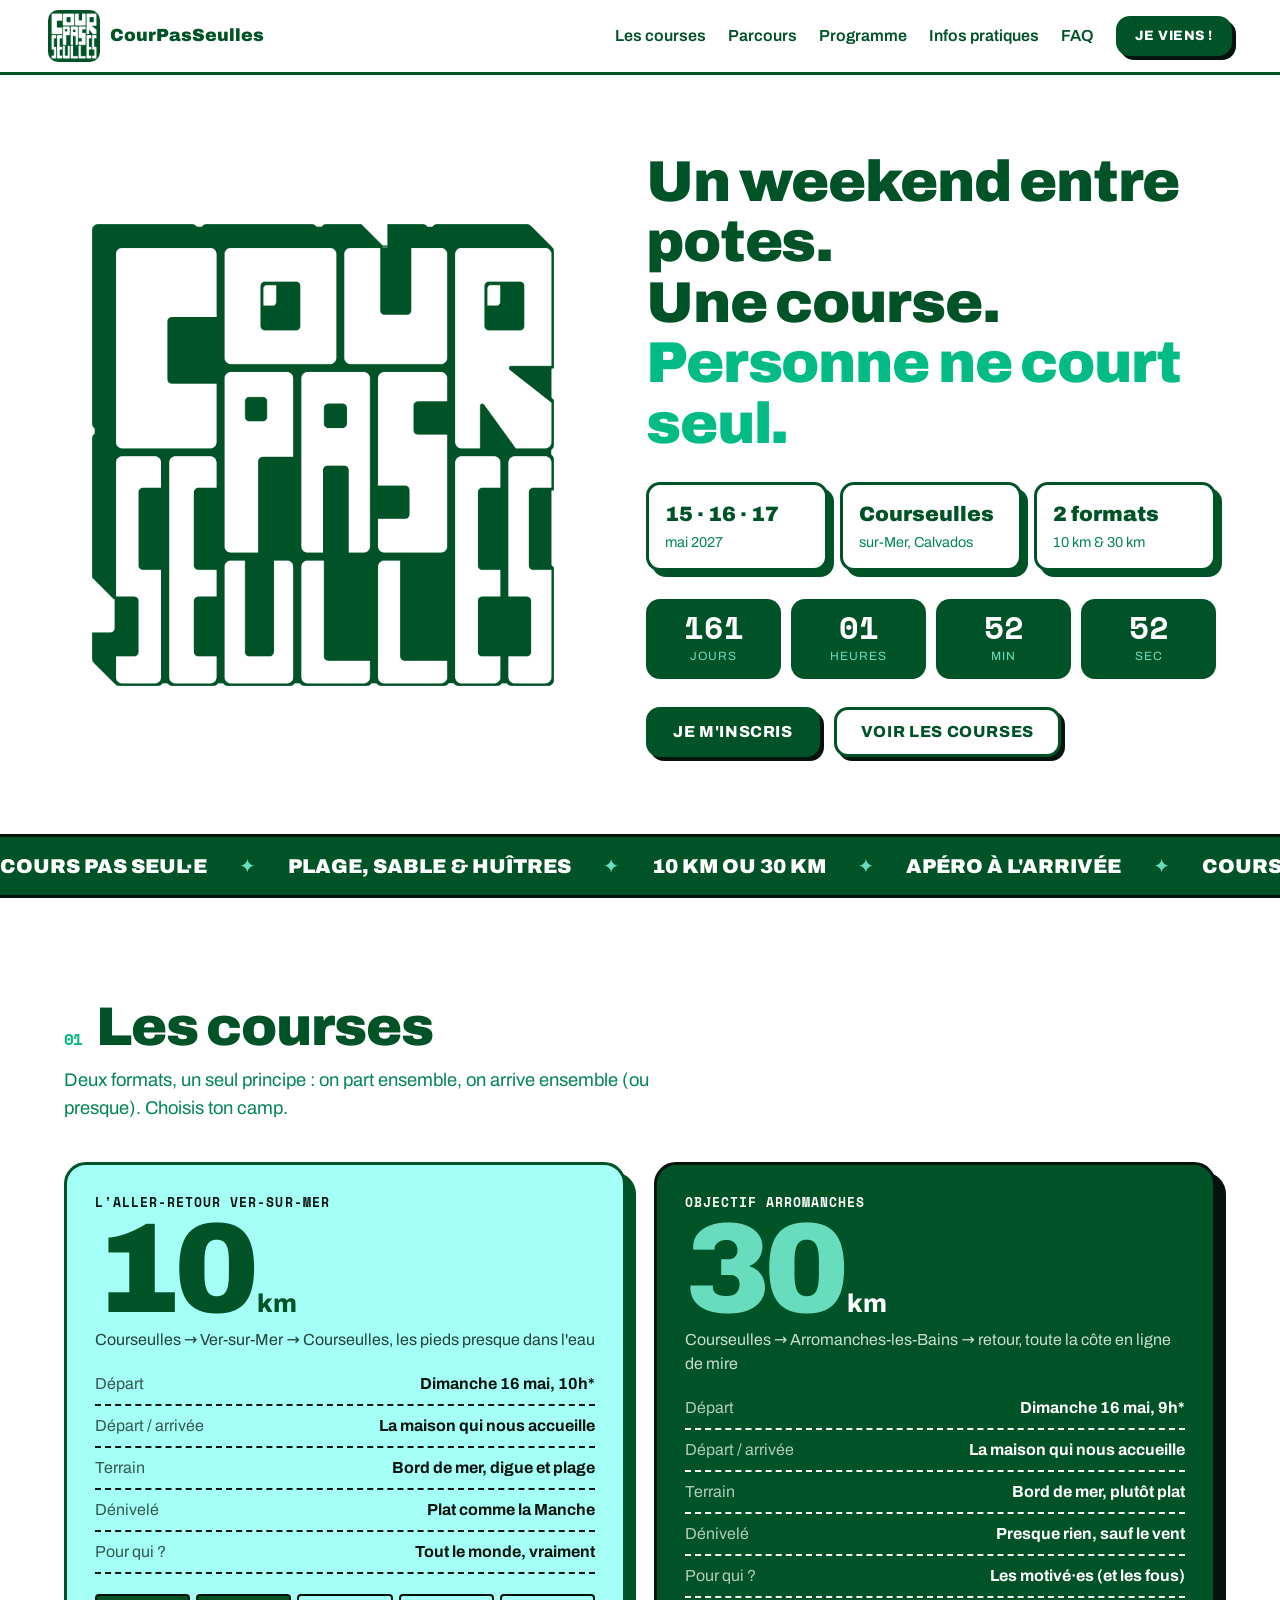
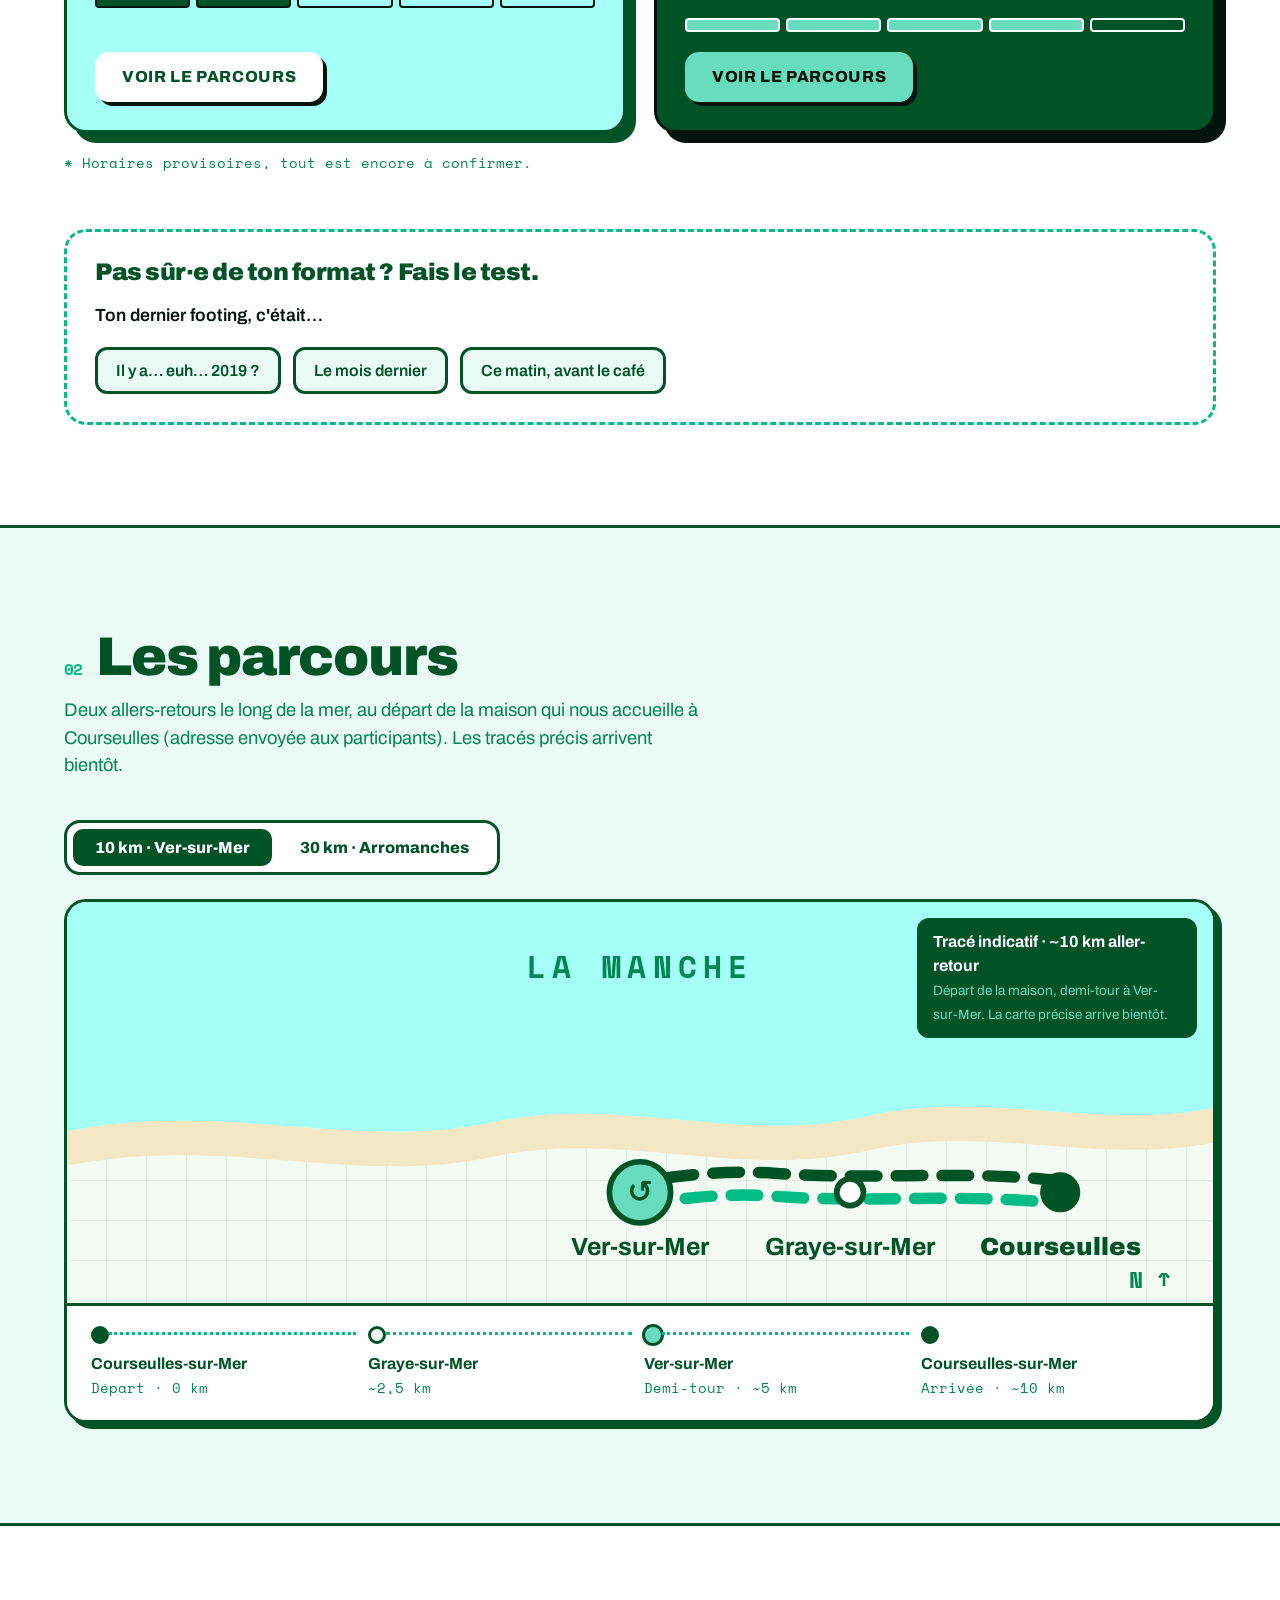
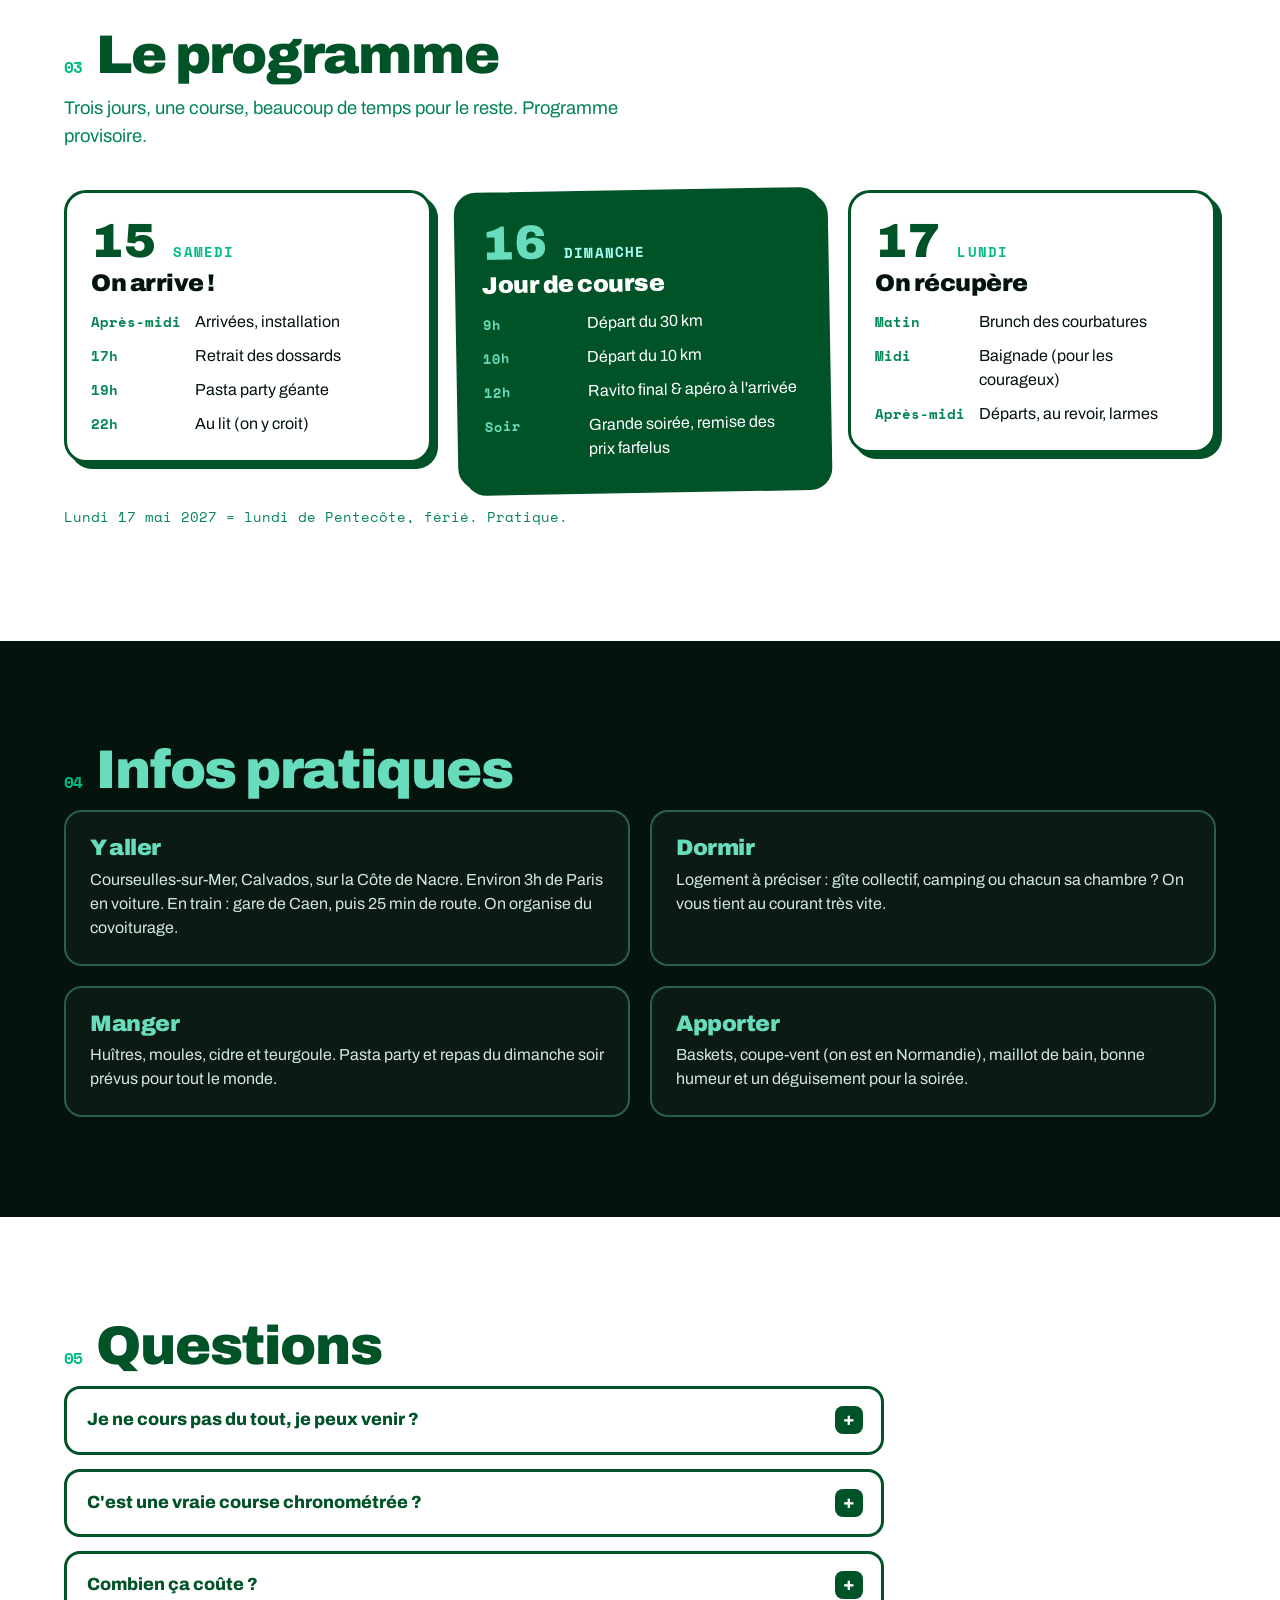
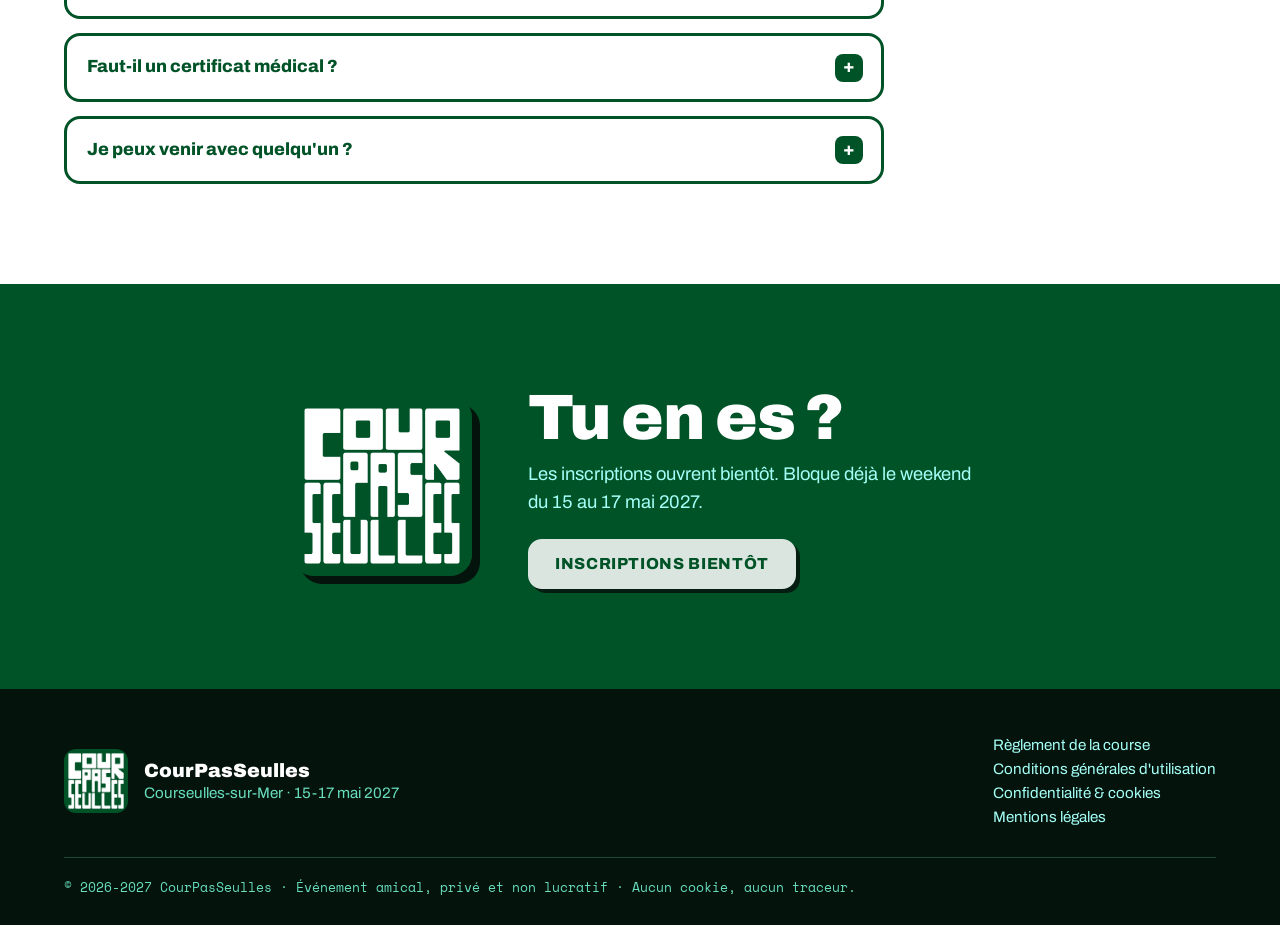
==== commit 4dec6418: "Améliorer l'affichage sur téléphone - Parcours : liste des étapes avec distances sous chaque carte, " ====
--- a/index.html
+++ b/index.html
@@ -166,7 +166,7 @@
       <figure class="map" data-panel="short">
         <!-- EMPLACEMENT CARTE 10 KM : remplacer ce bloc par l'iframe de la carte (uMap, OpenStreetMap, Strava, Komoot…) -->
         <div class="map__placeholder">
-          <svg viewBox="0 0 600 340" role="img" aria-label="Tracé indicatif du 10 km : Courseulles vers Ver-sur-Mer et retour">
+          <svg viewBox="0 20 600 210" role="img" aria-label="Tracé indicatif du 10 km : Courseulles vers Ver-sur-Mer et retour">
             <path class="sea" d="M0 0 H600 V128 C540 140 480 118 420 132 C350 148 290 120 220 136 C150 150 80 124 0 140 Z"/>
             <path class="beach" d="M0 140 C80 124 150 150 220 136 C290 120 350 148 420 132 C480 118 540 140 600 128 V146 C540 158 480 136 420 150 C350 166 290 138 220 154 C150 168 80 142 0 158 Z"/>
             <text class="sea-label" x="300" y="60">La Manche</text>
@@ -176,18 +176,24 @@
             <g class="town"><circle cx="410" cy="172" r="7"/><text x="410" y="205">Graye-sur-Mer</text></g>
             <g class="town"><circle cx="300" cy="172" r="7"/><text x="300" y="205">Ver-sur-Mer</text></g>
             <g class="turn"><circle cx="300" cy="172" r="16"/><text x="300" y="177">↺</text></g>
-            <text class="compass" x="570" y="320">N ↑</text>
+            <text class="compass" x="556" y="222">N ↑</text>
           </svg>
           <figcaption>
             <b>Tracé indicatif · ~10 km aller-retour</b>
             <span>Départ de la maison, demi-tour à Ver-sur-Mer. La carte précise arrive bientôt.</span>
           </figcaption>
+          <ol class="stops">
+            <li class="home"><b>Courseulles-sur-Mer</b><span>Départ · 0 km</span></li>
+            <li class=""><b>Graye-sur-Mer</b><span>~2,5 km</span></li>
+            <li class="turn"><b>Ver-sur-Mer</b><span>Demi-tour · ~5 km</span></li>
+            <li class="home"><b>Courseulles-sur-Mer</b><span>Arrivée · ~10 km</span></li>
+          </ol>
         </div>
       </figure>
       <figure class="map" data-panel="long" hidden>
         <!-- EMPLACEMENT CARTE 30 KM : remplacer ce bloc par l'iframe de la carte -->
         <div class="map__placeholder">
-          <svg viewBox="0 0 600 340" role="img" aria-label="Tracé indicatif du 30 km : Courseulles vers Arromanches-les-Bains et retour">
+          <svg viewBox="0 20 600 210" role="img" aria-label="Tracé indicatif du 30 km : Courseulles vers Arromanches-les-Bains et retour">
             <path class="sea" d="M0 0 H600 V128 C540 140 480 118 420 132 C350 148 290 120 220 136 C150 150 80 124 0 140 Z"/>
             <path class="beach" d="M0 140 C80 124 150 150 220 136 C290 120 350 148 420 132 C480 118 540 140 600 128 V146 C540 158 480 136 420 150 C350 166 290 138 220 154 C150 168 80 142 0 158 Z"/>
             <text class="sea-label" x="300" y="60">La Manche</text>
@@ -198,12 +204,19 @@
             <g class="town"><circle cx="190" cy="172" r="7"/><text x="190" y="205">Asnelles</text></g>
             <g class="town"><circle cx="70" cy="172" r="7"/><text x="70" y="205">Arromanches</text></g>
             <g class="turn"><circle cx="70" cy="172" r="16"/><text x="70" y="177">↺</text></g>
-            <text class="compass" x="570" y="320">N ↑</text>
+            <text class="compass" x="556" y="222">N ↑</text>
           </svg>
           <figcaption>
             <b>Tracé indicatif · ~30 km aller-retour</b>
             <span>Cap à l'ouest jusqu'à Arromanches, puis retour. La carte précise arrive bientôt.</span>
           </figcaption>
+          <ol class="stops">
+            <li class="home"><b>Courseulles-sur-Mer</b><span>Départ · 0 km</span></li>
+            <li class=""><b>Ver-sur-Mer</b><span>~5 km</span></li>
+            <li class=""><b>Asnelles</b><span>~10 km</span></li>
+            <li class="turn"><b>Arromanches-les-Bains</b><span>Demi-tour · ~15 km</span></li>
+            <li class="home"><b>Courseulles-sur-Mer</b><span>Arrivée · ~30 km</span></li>
+          </ol>
         </div>
       </figure>
     </div>
--- a/styles.css
+++ b/styles.css
@@ -318,4 +318,43 @@
 .legal dd { margin: 0; }
 @media (max-width: 560px) { .legal dl { grid-template-columns: 1fr; } .legal dd { margin-bottom: 8px; } }
 .topbar__nav--simple { display: flex !important; position: static !important; flex-direction: row !important; padding: 0 !important; border: 0 !important; background: none !important; }
-.todo { background: #fff3b0; padding: 0 4px; border-radius: 4px; }
+
+/* Étapes des parcours */
+.stops { list-style: none; margin: 0; padding: 16px 20px 20px; display: grid; gap: 0; background: var(--white); border-top: 3px solid var(--green-700); }
+.stops li { position: relative; display: flex; justify-content: space-between; align-items: baseline; gap: 12px; padding: 8px 0 8px 28px; }
+.stops li::before { content: ""; position: absolute; left: 4px; top: 13px; width: 12px; height: 12px; border-radius: 50%; background: var(--white); border: 3px solid var(--green-700); }
+.stops li:not(:last-child)::after { content: ""; position: absolute; left: 11px; top: 28px; bottom: -12px; border-left: 3px dotted var(--green-500); }
+.stops li.home::before { background: var(--green-700); }
+.stops li.turn::before { background: var(--mint-300); width: 16px; height: 16px; left: 2px; top: 11px; }
+.stops b { color: var(--green-700); }
+.stops span { font: .85rem var(--mono); color: var(--green-600); white-space: nowrap; }
+
+/* Ajustements téléphone */
+.race__stats li span { white-space: nowrap; }
+@media (max-width: 760px) {
+  .tabs { display: flex; width: 100%; }
+  .tabs button { flex: 1; padding: 10px 8px; font-size: .9rem; }
+  .map__placeholder .town text { display: none; }
+  .day li { grid-template-columns: 82px 1fr; }
+}
+@media (max-width: 560px) {
+  .topbar__nav--simple { display: none !important; }
+  .legal h2 { font-size: 1.2rem; }
+  .race__dist b { font-size: 4.5rem; }
+  .stops { padding: 12px 16px 16px; }
+  .stops span { font-size: .78rem; }
+  .countdown { gap: 6px; }
+}
+.map__placeholder figcaption { top: 16px; bottom: auto; }
+@media (min-width: 761px) {
+  .stops { display: flex; gap: 8px; padding: 20px 24px 22px; }
+  .stops li { flex: 1; flex-direction: column; align-items: flex-start; gap: 2px; padding: 26px 0 0; }
+  .stops li::before { left: 0; top: 0; }
+  .stops li.turn::before { left: -2px; top: -2px; }
+  .stops li:not(:last-child)::after { left: 18px; right: 4px; top: 6px; bottom: auto; border-left: 0; border-top: 3px dotted var(--green-500); }
+}
+@media (max-width: 760px) {
+  .map__placeholder figcaption { top: auto; }
+  .stops li { flex-direction: column; gap: 0; }
+  .stops li:not(:last-child)::after { bottom: -14px; }
+}
